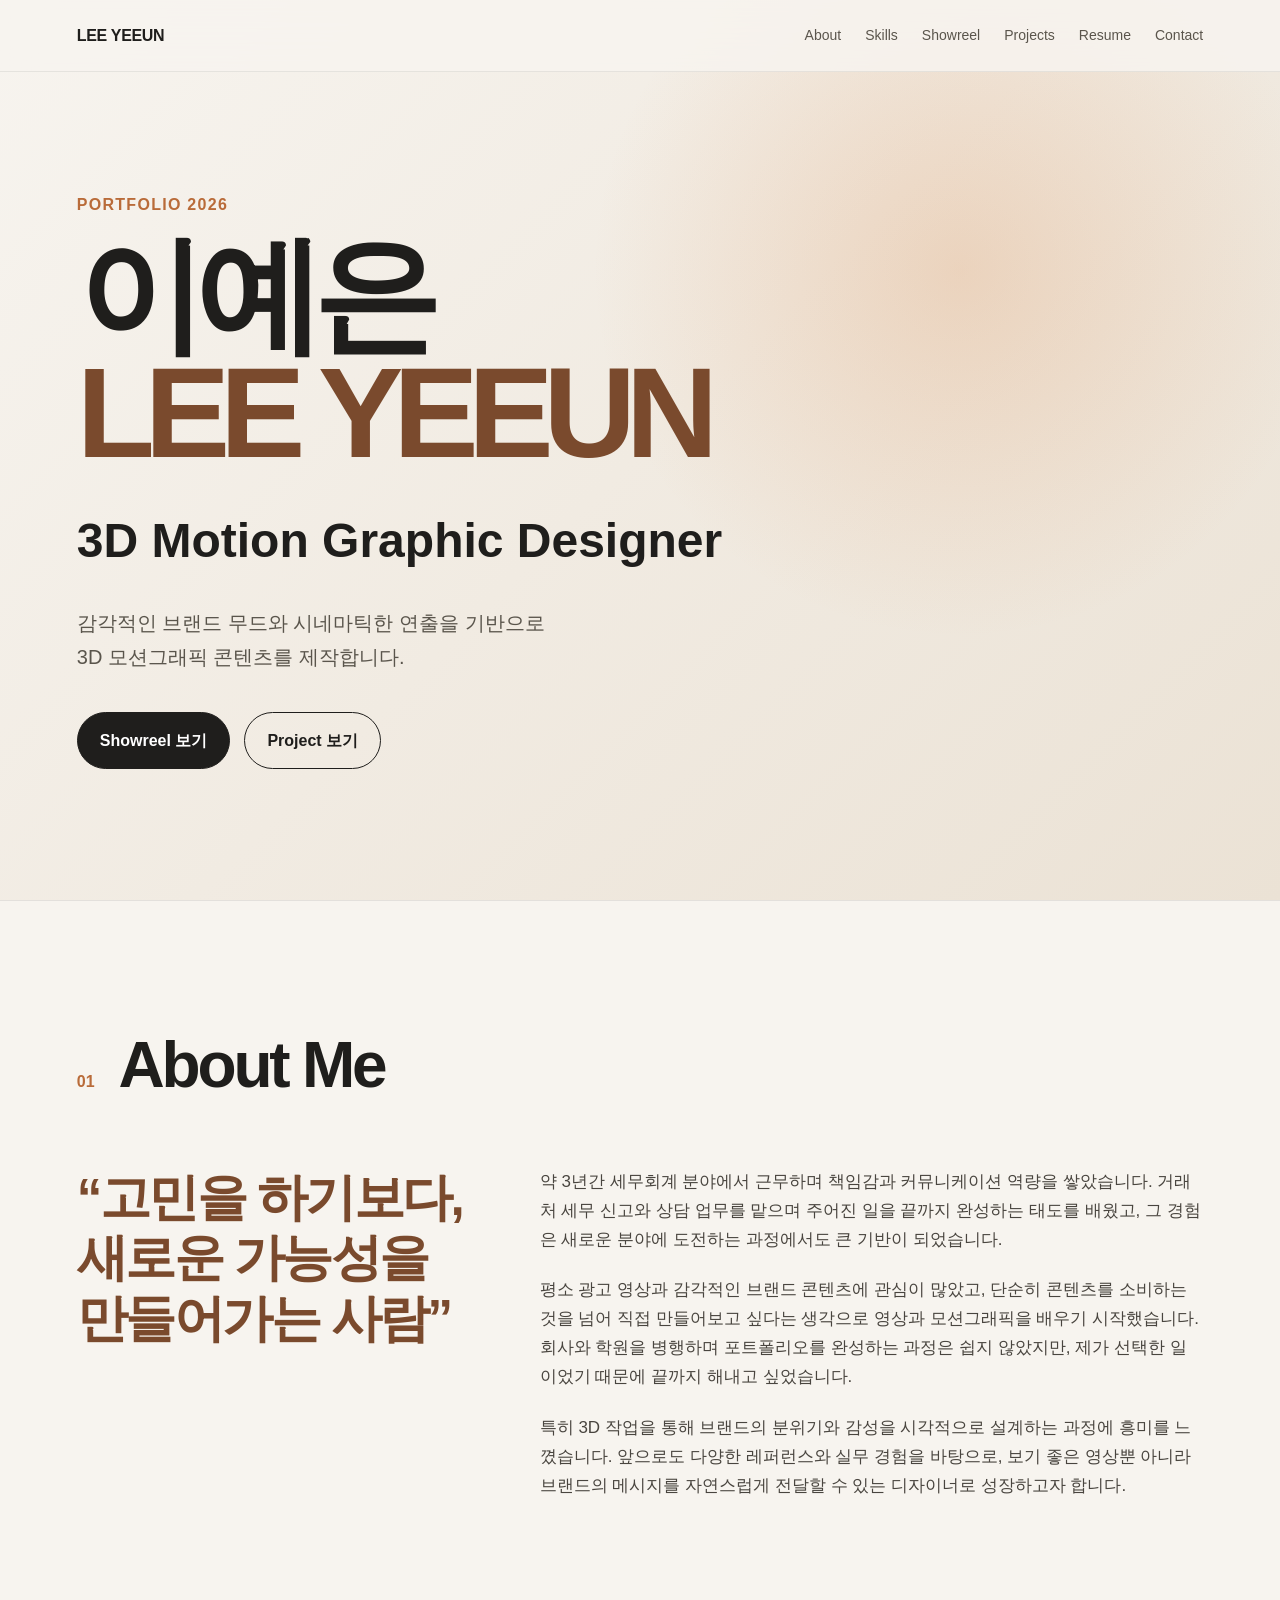
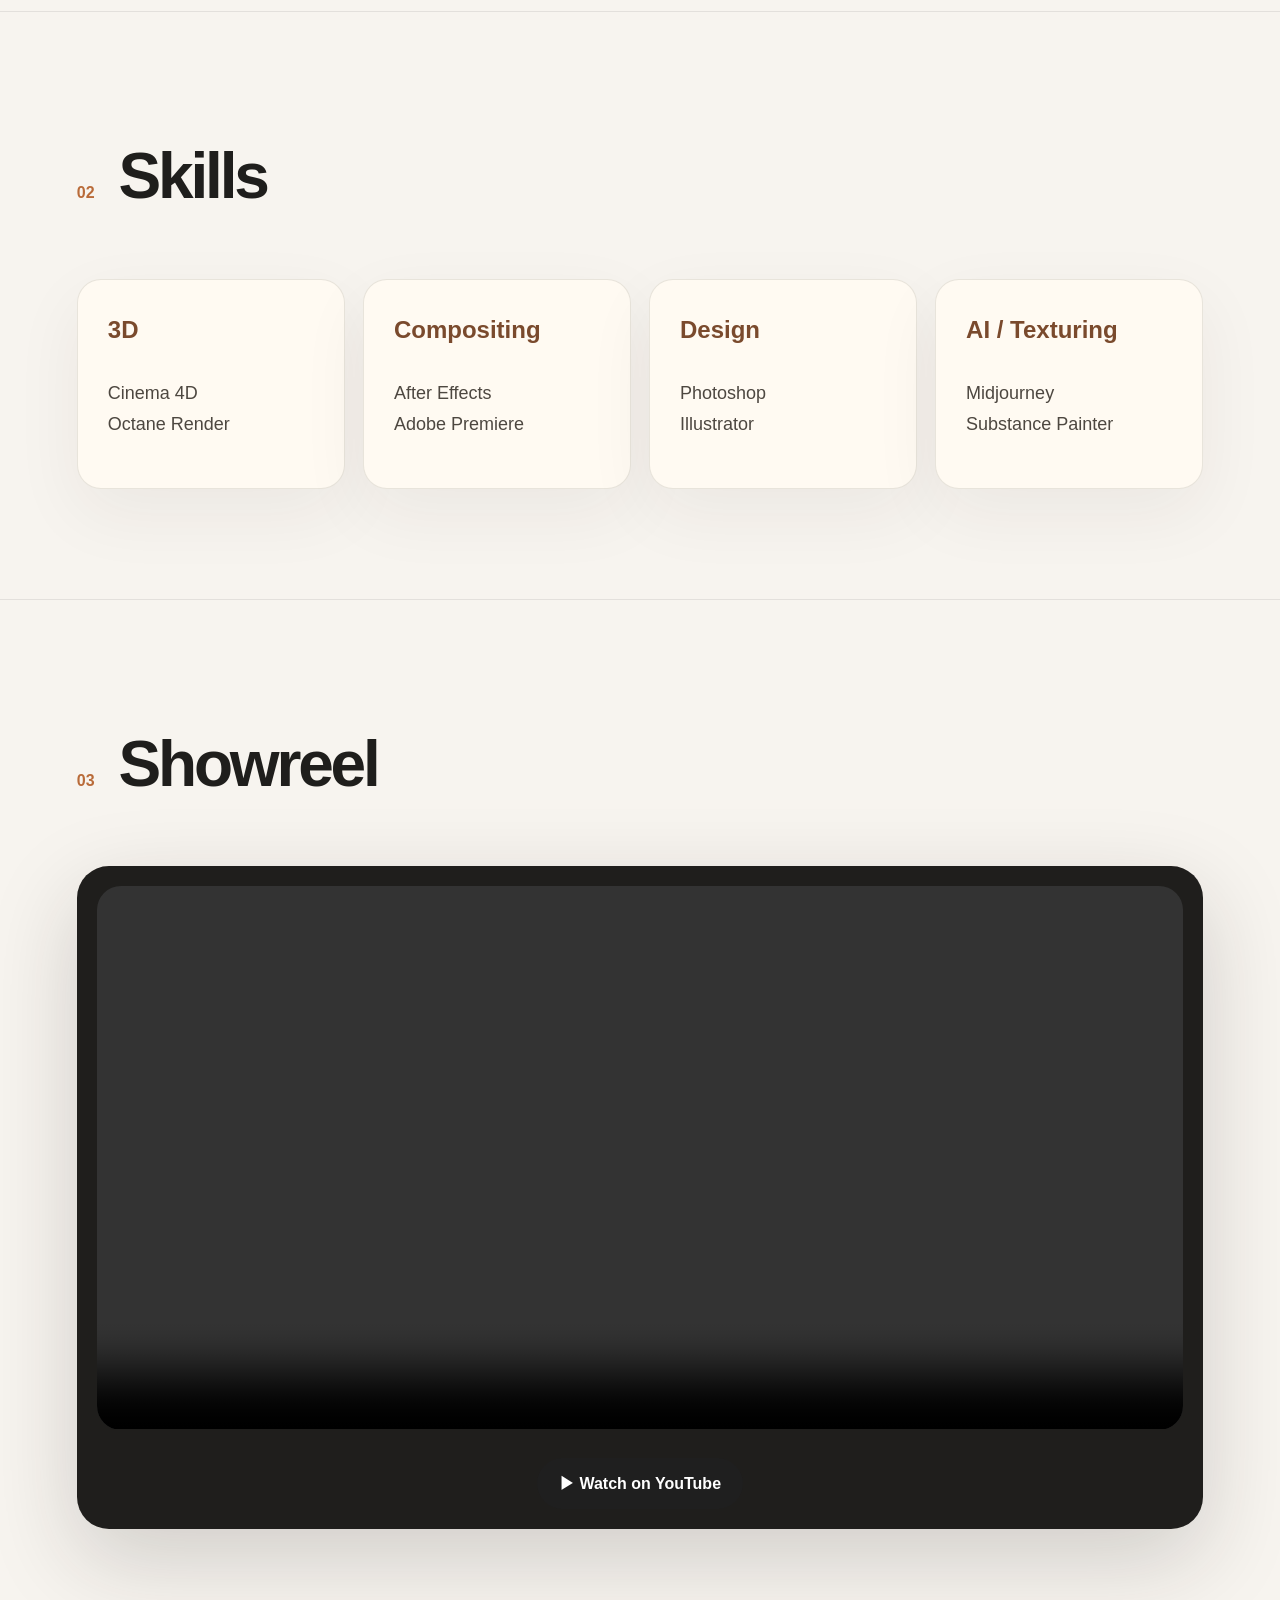
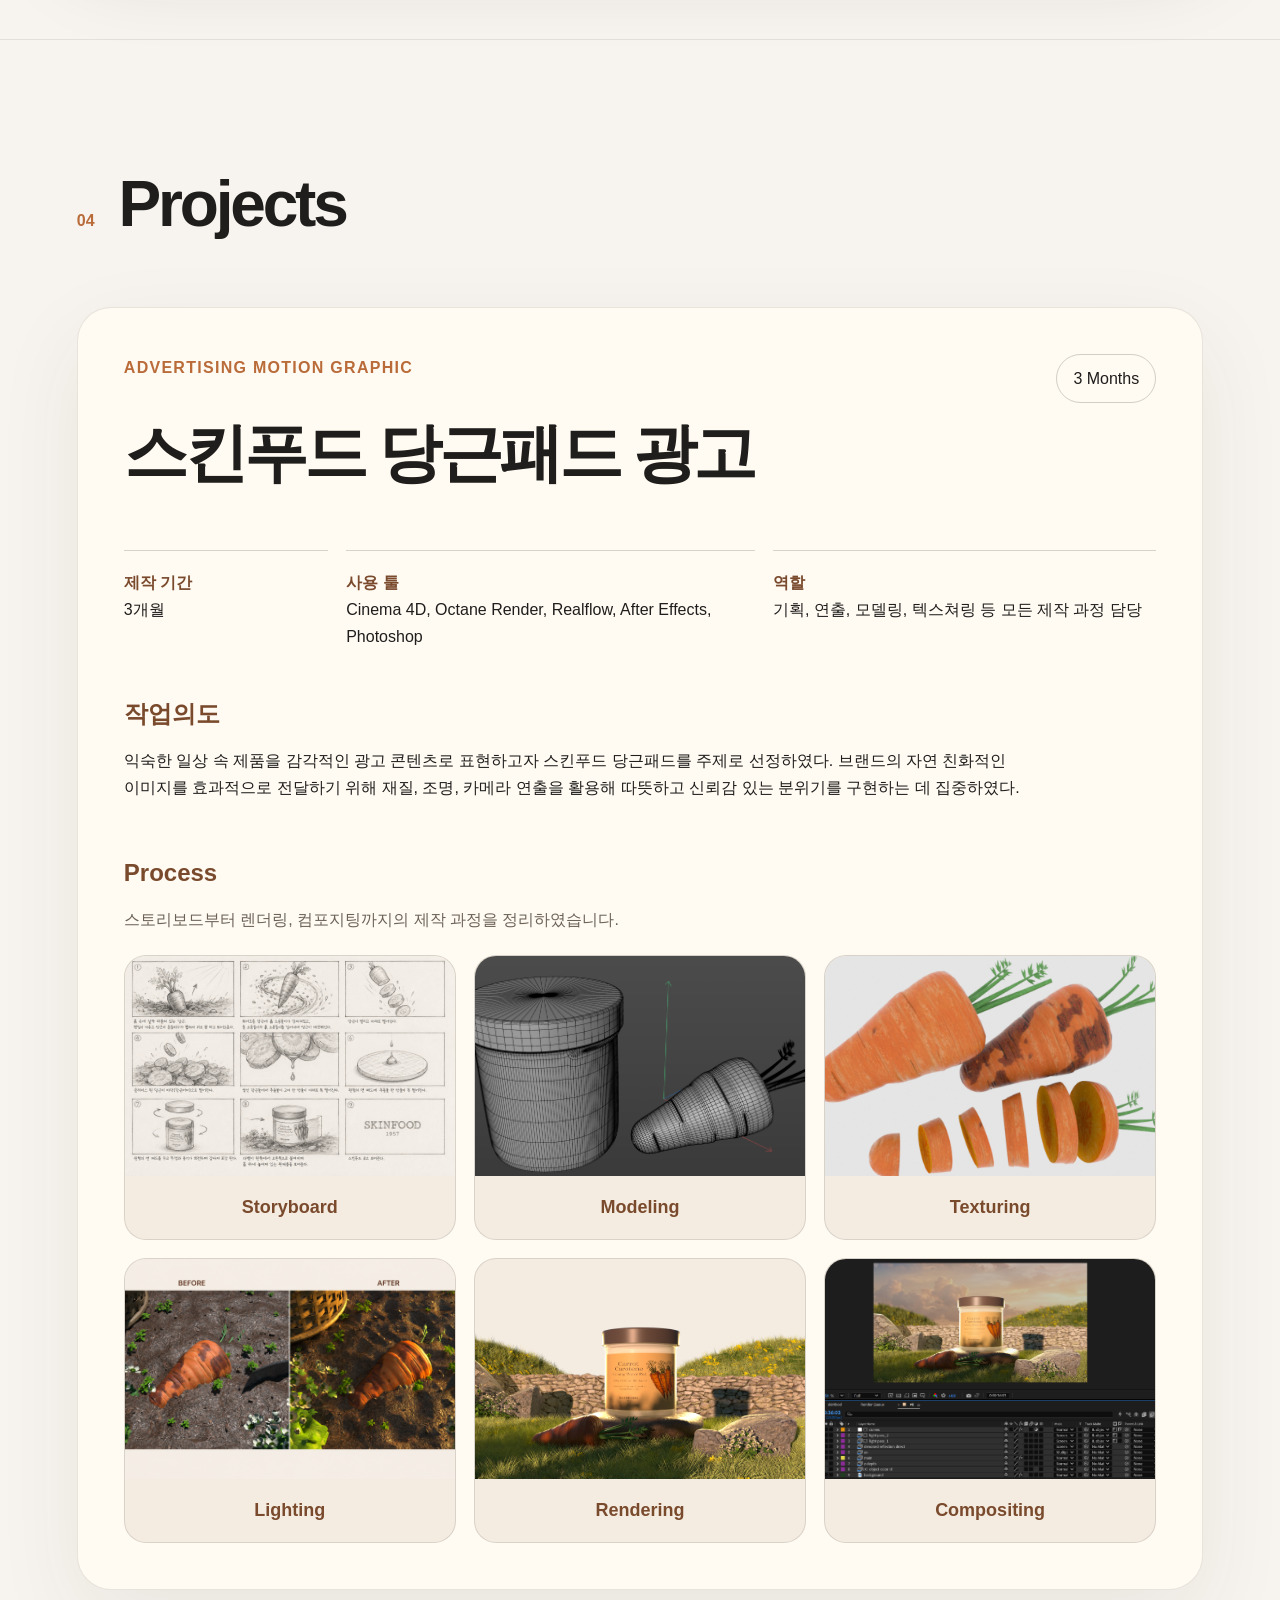
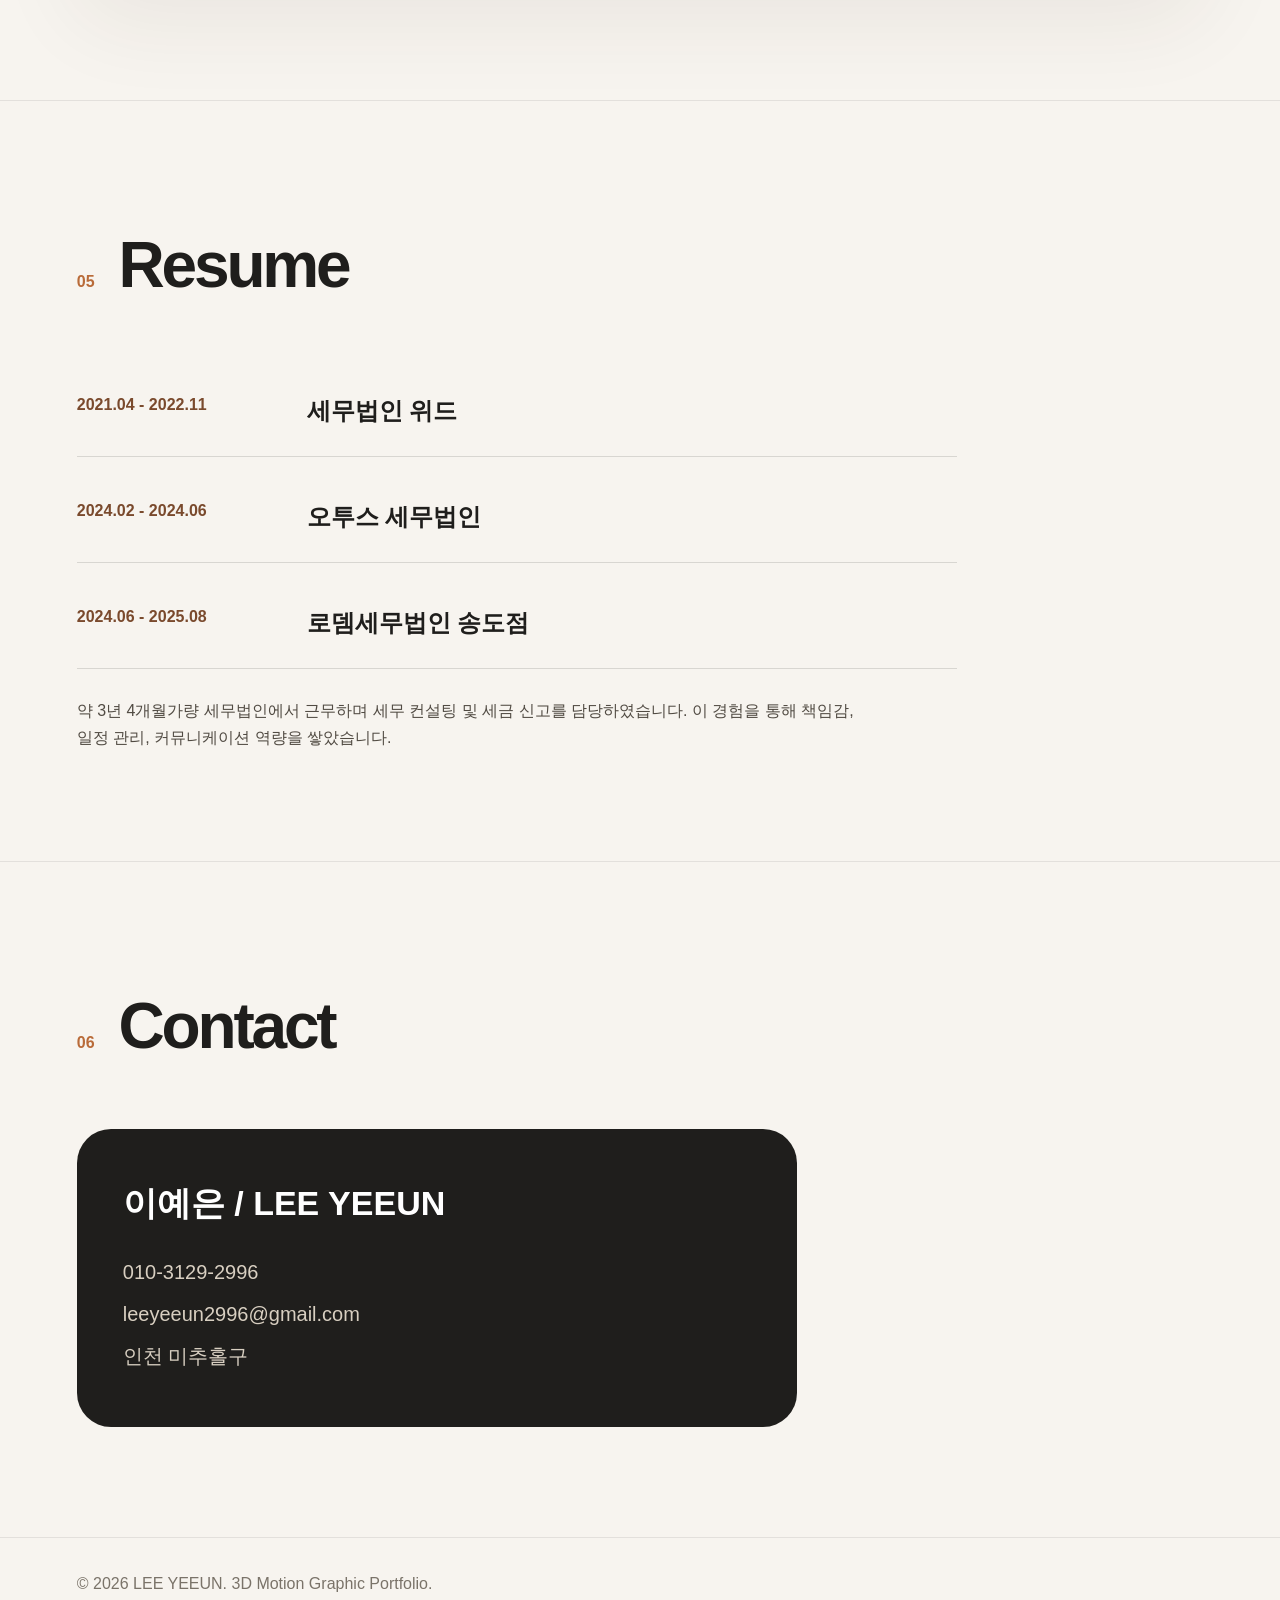
==== index.html @ 83371f2a "Add files via upload" ====
<!DOCTYPE html>
<html lang="ko">
<head>
  <meta charset="UTF-8" />
  <meta name="viewport" content="width=device-width, initial-scale=1.0" />
  <title>LEE YEEUN | 3D Motion Graphic Designer</title>
  <link rel="stylesheet" href="style.css" />
</head>
<body>
  <header class="nav">
    <a href="#main" class="logo">LEE YEEUN</a>
    <nav>
      <a href="#about">About</a>
      <a href="#skills">Skills</a>
      <a href="#showreel">Showreel</a>
      <a href="#projects">Projects</a>
      <a href="#resume">Resume</a>
      <a href="#contact">Contact</a>
    </nav>
  </header>

  <main>
    <section id="main" class="hero">
      <div class="hero-inner">
        <p class="eyebrow">Portfolio 2026</p>
        <h1>이예은<br><span>LEE YEEUN</span></h1>
        <h2>3D Motion Graphic Designer</h2>
        <p class="hero-desc">
          감각적인 브랜드 무드와 시네마틱한 연출을 기반으로<br>
          3D 모션그래픽 콘텐츠를 제작합니다.
        </p>
        <div class="hero-buttons">
          <a href="#showreel" class="btn primary">Showreel 보기</a>
          <a href="#projects" class="btn">Project 보기</a>
        </div>
      </div>
    </section>

    <section id="about" class="section about">
      <div class="section-title">
        <p>01</p>
        <h2>About Me</h2>
      </div>
      <div class="about-grid">
        <div>
          <h3>“고민을 하기보다,<br>새로운 가능성을 만들어가는 사람”</h3>
        </div>
        <div class="about-text">
          <p>
            약 3년간 세무회계 분야에서 근무하며 책임감과 커뮤니케이션 역량을 쌓았습니다.
            거래처 세무 신고와 상담 업무를 맡으며 주어진 일을 끝까지 완성하는 태도를 배웠고,
            그 경험은 새로운 분야에 도전하는 과정에서도 큰 기반이 되었습니다.
          </p>
          <p>
            평소 광고 영상과 감각적인 브랜드 콘텐츠에 관심이 많았고, 단순히 콘텐츠를 소비하는 것을 넘어
            직접 만들어보고 싶다는 생각으로 영상과 모션그래픽을 배우기 시작했습니다.
            회사와 학원을 병행하며 포트폴리오를 완성하는 과정은 쉽지 않았지만,
            제가 선택한 일이었기 때문에 끝까지 해내고 싶었습니다.
          </p>
          <p>
            특히 3D 작업을 통해 브랜드의 분위기와 감성을 시각적으로 설계하는 과정에 흥미를 느꼈습니다.
            앞으로도 다양한 레퍼런스와 실무 경험을 바탕으로, 보기 좋은 영상뿐 아니라
            브랜드의 메시지를 자연스럽게 전달할 수 있는 디자이너로 성장하고자 합니다.
          </p>
        </div>
      </div>
    </section>

    <section id="skills" class="section">
      <div class="section-title">
        <p>02</p>
        <h2>Skills</h2>
      </div>
      <div class="skill-grid">
        <div class="skill-card">
          <h3>3D</h3>
          <p>Cinema 4D<br>Octane Render</p>
        </div>
        <div class="skill-card">
          <h3>Compositing</h3>
          <p>After Effects<br>Adobe Premiere</p>
        </div>
        <div class="skill-card">
          <h3>Design</h3>
          <p>Photoshop<br>Illustrator</p>
        </div>
        <div class="skill-card">
          <h3>AI / Texturing</h3>
          <p>Midjourney<br>Substance Painter</p>
        </div>
      </div>
    </section>

    <section id="showreel" class="section showreel">
      <div class="section-title">
        <p>03</p>
        <h2>Showreel</h2>
      </div>
      <div class="video-box">
<video
    controls
    autoplay
    muted
    loop
    playsinline
    style="width:100%; border-radius:24px;">
    <source src="carrotpad_showreel.mp4" type="video/mp4">
</video>

<div class="video-links">
    <a href="https://www.youtube.com/watch?v=sILe27yvc_k"
       target="_blank"
       class="youtube-btn">
       ▶ Watch on YouTube
    </a>
</div>

</section>
    </section>

    <section id="projects" class="section project">
      <div class="section-title">
        <p>04</p>
        <h2>Projects</h2>
      </div>

      <article class="project-card">
        <div class="project-head">
          <div>
            <p class="eyebrow">Advertising Motion Graphic</p>
            <h3>스킨푸드 당근패드 광고</h3>
          </div>
          <span>3 Months</span>
        </div>

        <div class="project-meta">
          <div>
            <strong>제작 기간</strong>
            <p>3개월</p>
          </div>
          <div>
            <strong>사용 툴</strong>
            <p>Cinema 4D, Octane Render, Realflow, After Effects, Photoshop</p>
          </div>
          <div>
            <strong>역할</strong>
            <p>기획, 연출, 모델링, 텍스쳐링 등 모든 제작 과정 담당</p>
          </div>
        </div>

        <div class="project-content">
          <h4>작업의도</h4>
          <p>
            익숙한 일상 속 제품을 감각적인 광고 콘텐츠로 표현하고자 스킨푸드 당근패드를 주제로 선정하였다.
            브랜드의 자연 친화적인 이미지를 효과적으로 전달하기 위해 재질, 조명, 카메라 연출을 활용해
            따뜻하고 신뢰감 있는 분위기를 구현하는 데 집중하였다.
          </p>
        </div>

      <div class="process">
  <h4>Process</h4>
  <p class="process-desc">스토리보드부터 렌더링, 컴포지팅까지의 제작 과정을 정리하였습니다.</p>

  <div class="process-grid">
    <div class="process-item">
      <img src="storyboard.png" alt="Storyboard" onclick="openModal(this)">
      <h5>Storyboard</h5>
    </div>

    <div class="process-item">
      <img src="modeling.png" alt="Modeling" onclick="openModal(this)">
      <h5>Modeling</h5>
    </div>

    <div class="process-item">
      <img src="texturing_1.png" alt="Texturing" onclick="openModal(this)">
      <h5>Texturing</h5>
    </div>

    <div class="process-item">
      <img src="lighting.png" alt="Lighting" onclick="openModal(this)">
      <h5>Lighting</h5>
    </div>

    <div class="process-item">
      <img src="rendering.png" alt="Rendering" onclick="openModal(this)">
      <h5>Rendering</h5>
    </div>

    <div class="process-item">
      <img src="compositing.png" alt="Compositing" onclick="openModal(this)">
      <h5>Compositing</h5>
    </div>
  </div>
</div>
      </article>
    </section>

    <section id="resume" class="section resume">
      <div class="section-title">
        <p>05</p>
        <h2>Resume</h2>
      </div>
      <div class="timeline">
        <div class="timeline-item">
          <span>2021.04 - 2022.11</span>
          <h3>세무법인 위드</h3>
        </div>
        <div class="timeline-item">
          <span>2024.02 - 2024.06</span>
          <h3>오투스 세무법인</h3>
        </div>
        <div class="timeline-item">
          <span>2024.06 - 2025.08</span>
          <h3>로뎀세무법인 송도점</h3>
        </div>
      </div>
      <p class="resume-desc">
        약 3년 4개월가량 세무법인에서 근무하며 세무 컨설팅 및 세금 신고를 담당하였습니다.
        이 경험을 통해 책임감, 일정 관리, 커뮤니케이션 역량을 쌓았습니다.
      </p>
    </section>

    <section id="contact" class="section contact">
      <div class="section-title">
        <p>06</p>
        <h2>Contact</h2>
      </div>
      <div class="contact-card">
        <h3>이예은 / LEE YEEUN</h3>
        <p><a href="tel:01031292996">010-3129-2996</a></p>
        <p><a href="mailto:leeyeeun2996@gmail.com">leeyeeun2996@gmail.com</a></p>
        <p>인천 미추홀구</p>
      </div>
    </section>
  </main>

  <footer>
    <p>© 2026 LEE YEEUN. 3D Motion Graphic Portfolio.</p>
  </footer>
<div id="imageModal" class="modal" onclick="closeModal()">
    <img id="modalImg" class="modal-content">
</div>
<script>
function openModal(img) {
    document.getElementById("imageModal").style.display = "flex";
    document.getElementById("modalImg").src = img.src;
}

function closeModal() {
    document.getElementById("imageModal").style.display = "none";
}
</script>
</body>
</html>
---- style.css ----
* {
  box-sizing: border-box;
  margin: 0;
  padding: 0;
}

html {
  scroll-behavior: smooth;
}

body {
  font-family: "Pretendard", "Noto Sans KR", Arial, sans-serif;
  background: #f7f4ef;
  color: #1f1e1c;
  line-height: 1.7;
}

a {
  color: inherit;
  text-decoration: none;
}

.nav {
  position: fixed;
  top: 0;
  left: 0;
  width: 100%;
  height: 72px;
  padding: 0 6vw;
  display: flex;
  align-items: center;
  justify-content: space-between;
  background: rgba(247, 244, 239, 0.86);
  backdrop-filter: blur(18px);
  z-index: 10;
  border-bottom: 1px solid rgba(31, 30, 28, 0.08);
}

.logo {
  font-weight: 800;
  letter-spacing: -0.02em;
}

.nav nav {
  display: flex;
  gap: 24px;
  font-size: 14px;
  color: #5a554c;
}

.hero {
  min-height: 100vh;
  padding: 160px 6vw 100px;
  display: flex;
  align-items: center;
  background:
    radial-gradient(circle at 75% 30%, rgba(216, 130, 64, 0.22), transparent 32%),
    linear-gradient(135deg, #f7f4ef 0%, #ebe2d5 100%);
}

.hero-inner {
  max-width: 1100px;
}

.eyebrow {
  color: #b96b39;
  font-weight: 700;
  letter-spacing: 0.08em;
  text-transform: uppercase;
  margin-bottom: 18px;
}

h1 {
  font-size: clamp(64px, 10vw, 150px);
  line-height: 0.92;
  letter-spacing: -0.08em;
  margin-bottom: 28px;
}

h1 span {
  color: #7a4a2d;
}

.hero h2 {
  font-size: clamp(24px, 4vw, 48px);
  font-weight: 700;
  margin-bottom: 24px;
}

.hero-desc {
  font-size: 20px;
  color: #5a554c;
  margin-bottom: 38px;
}

.hero-buttons {
  display: flex;
  gap: 14px;
  flex-wrap: wrap;
}

.btn {
  display: inline-flex;
  padding: 14px 22px;
  border-radius: 999px;
  border: 1px solid #1f1e1c;
  font-weight: 700;
  transition: 0.25s;
}

.btn.primary {
  background: #1f1e1c;
  color: #fff;
}

.btn:hover {
  transform: translateY(-3px);
}

.section {
  padding: 110px 6vw;
  border-top: 1px solid rgba(31, 30, 28, 0.09);
}

.section-title {
  display: flex;
  gap: 24px;
  align-items: baseline;
  margin-bottom: 48px;
}

.section-title p {
  color: #b96b39;
  font-weight: 800;
}

.section-title h2 {
  font-size: clamp(36px, 5vw, 72px);
  letter-spacing: -0.05em;
}

.about-grid {
  display: grid;
  grid-template-columns: 0.85fr 1.4fr;
  gap: 60px;
}

.about-grid h3 {
  font-size: clamp(28px, 4vw, 54px);
  line-height: 1.18;
  letter-spacing: -0.05em;
  color: #7a4a2d;
}

.about-text {
  display: grid;
  gap: 22px;
  color: #49453f;
  font-size: 17px;
}

.skill-grid {
  display: grid;
  grid-template-columns: repeat(4, 1fr);
  gap: 18px;
}

.skill-card {
  background: #fffaf2;
  border: 1px solid rgba(31, 30, 28, 0.1);
  border-radius: 24px;
  padding: 30px;
  min-height: 210px;
  box-shadow: 0 24px 70px rgba(55, 42, 30, 0.06);
}

.skill-card h3 {
  font-size: 24px;
  margin-bottom: 28px;
  color: #7a4a2d;
}

.skill-card p {
  color: #4d4740;
  font-size: 18px;
}

.video-box {
  background: #1f1e1c;
  border-radius: 32px;
  padding: 20px;
  box-shadow: 0 30px 90px rgba(31, 30, 28, 0.18);
}

.video-placeholder {
  min-height: 520px;
  border: 1px dashed rgba(255, 255, 255, 0.34);
  border-radius: 24px;
  display: grid;
  place-items: center;
  text-align: center;
  color: #fff;
  padding: 40px;
}

.video-placeholder p {
  font-size: clamp(38px, 7vw, 100px);
  font-weight: 900;
  letter-spacing: -0.07em;
}

.video-placeholder span {
  display: block;
  color: #d8cfc1;
  font-size: 19px;
}

.video-placeholder small {
  color: #9b9286;
  max-width: 560px;
}

.project-card {
  background: #fffaf2;
  border-radius: 34px;
  padding: 46px;
  border: 1px solid rgba(31, 30, 28, 0.1);
  box-shadow: 0 30px 90px rgba(55, 42, 30, 0.07);
}

.project-head {
  display: flex;
  justify-content: space-between;
  gap: 30px;
  margin-bottom: 42px;
}

.project-head h3 {
  font-size: clamp(34px, 5vw, 64px);
  letter-spacing: -0.06em;
}

.project-head span {
  align-self: flex-start;
  padding: 10px 16px;
  border: 1px solid rgba(31, 30, 28, 0.2);
  border-radius: 999px;
  white-space: nowrap;
}

.project-meta {
  display: grid;
  grid-template-columns: 0.8fr 1.6fr 1.5fr;
  gap: 18px;
  margin-bottom: 44px;
}

.project-meta div {
  border-top: 1px solid rgba(31, 30, 28, 0.18);
  padding-top: 18px;
}

.project-meta strong,
.project-content h4,
.process h4 {
  color: #7a4a2d;
}

.project-content {
  max-width: 900px;
  margin-bottom: 52px;
}

.project-content h4,
.process h4 {
  font-size: 24px;
  margin-bottom: 12px;
}

.process-desc {
  color: #6b6258;
  margin-bottom: 22px;
}

.process-grid {
  display: grid;
  grid-template-columns: repeat(3, 1fr);
  gap: 18px;
}

.image-placeholder {
  min-height: 210px;
  border-radius: 22px;
  border: 1px dashed rgba(31, 30, 28, 0.25);
  background: #f4ece1;
  display: grid;
  place-items: center;
  text-align: center;
  color: #7a4a2d;
  font-weight: 800;
}

.image-placeholder small {
  display: block;
  color: #8d8276;
  font-weight: 500;
}

.timeline {
  display: grid;
  gap: 16px;
  max-width: 880px;
}

.timeline-item {
  display: grid;
  grid-template-columns: 210px 1fr;
  gap: 20px;
  padding: 24px 0;
  border-bottom: 1px solid rgba(31, 30, 28, 0.14);
}

.timeline-item span {
  color: #7a4a2d;
  font-weight: 800;
}

.timeline-item h3 {
  font-size: 24px;
}

.resume-desc {
  max-width: 780px;
  margin-top: 28px;
  color: #514b43;
}

.contact-card {
  background: #1f1e1c;
  color: #fff;
  border-radius: 34px;
  padding: 46px;
  max-width: 720px;
}

.contact-card h3 {
  font-size: 34px;
  margin-bottom: 22px;
}

.contact-card p {
  color: #d8cfc1;
  font-size: 20px;
  margin-bottom: 8px;
}

footer {
  padding: 32px 6vw;
  color: #7a7369;
  border-top: 1px solid rgba(31, 30, 28, 0.09);
}

@media (max-width: 900px) {
  .nav nav {
    display: none;
  }

  .about-grid,
  .skill-grid,
  .project-meta,
  .process-grid {
    grid-template-columns: 1fr;
  }

  .project-head {
    flex-direction: column;
  }

  .timeline-item {
    grid-template-columns: 1fr;
  }

  .video-placeholder {
    min-height: 320px;
  }
}
.video-links {
    margin-top: 20px;
    text-align: center;
}

.youtube-btn {
    display: inline-block;
    padding: 12px 22px;
    background: #1f1f1f;
    color: white;
    text-decoration: none;
    border-radius: 999px;
    font-weight: 600;
    transition: 0.25s ease;
}

.youtube-btn:hover {
    transform: translateY(-2px);
}
.process-item {
    background: #f4ece1;
    border-radius: 22px;
    overflow: hidden;
    border: 1px solid rgba(31, 30, 28, 0.12);
}

.process-item img {
    width: 100%;
    height: 220px;
    object-fit: cover;
    display: block;
}

.process-item h5 {
    padding: 16px;
    font-size: 18px;
    color: #7a4a2d;
    text-align: center;
}
.process-item img {
    cursor: pointer;
    transition: 0.3s;
}

.process-item img:hover {
    transform: scale(1.03);
}

.modal {
    display: none;
    position: fixed;
    z-index: 9999;
    left: 0;
    top: 0;
    width: 100%;
    height: 100%;
    background: rgba(0,0,0,0.85);
    justify-content: center;
    align-items: center;
}

.modal-content {
    max-width: 90%;
    max-height: 90%;
    border-radius: 12px;
}
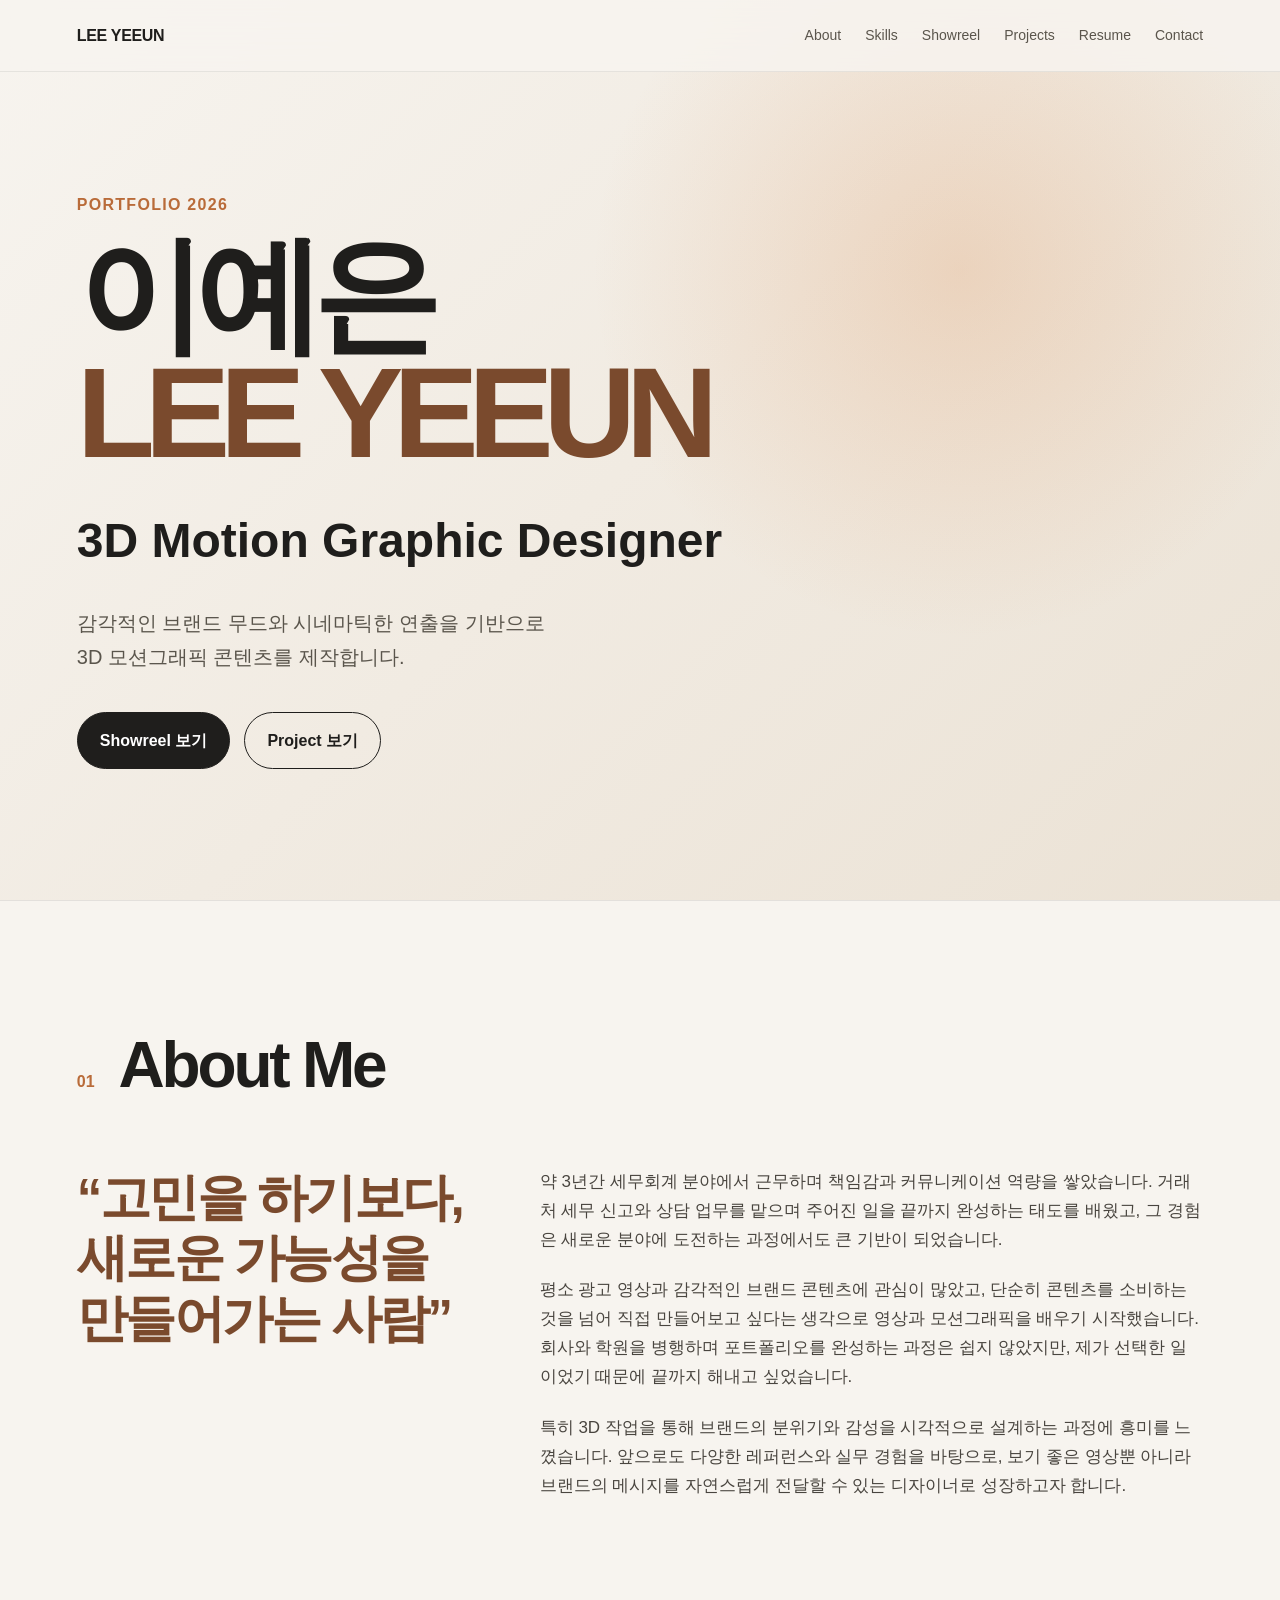
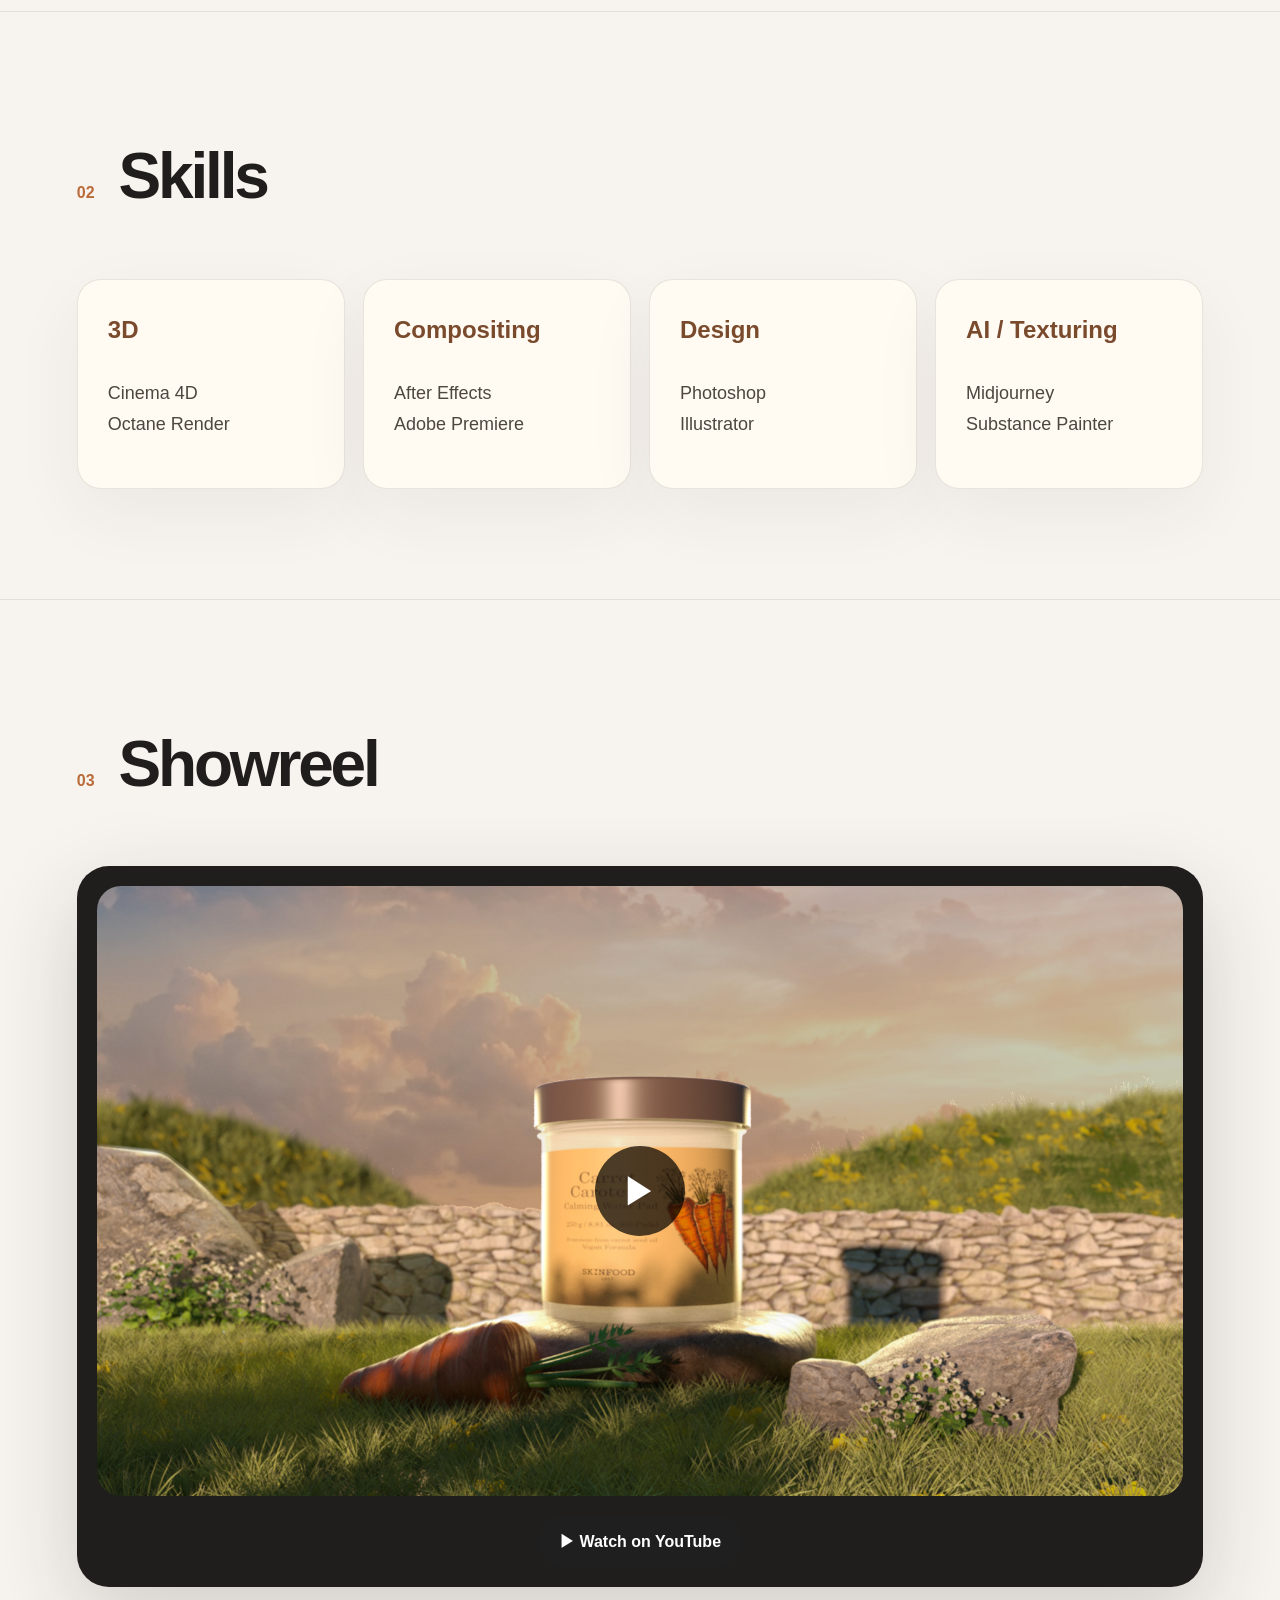
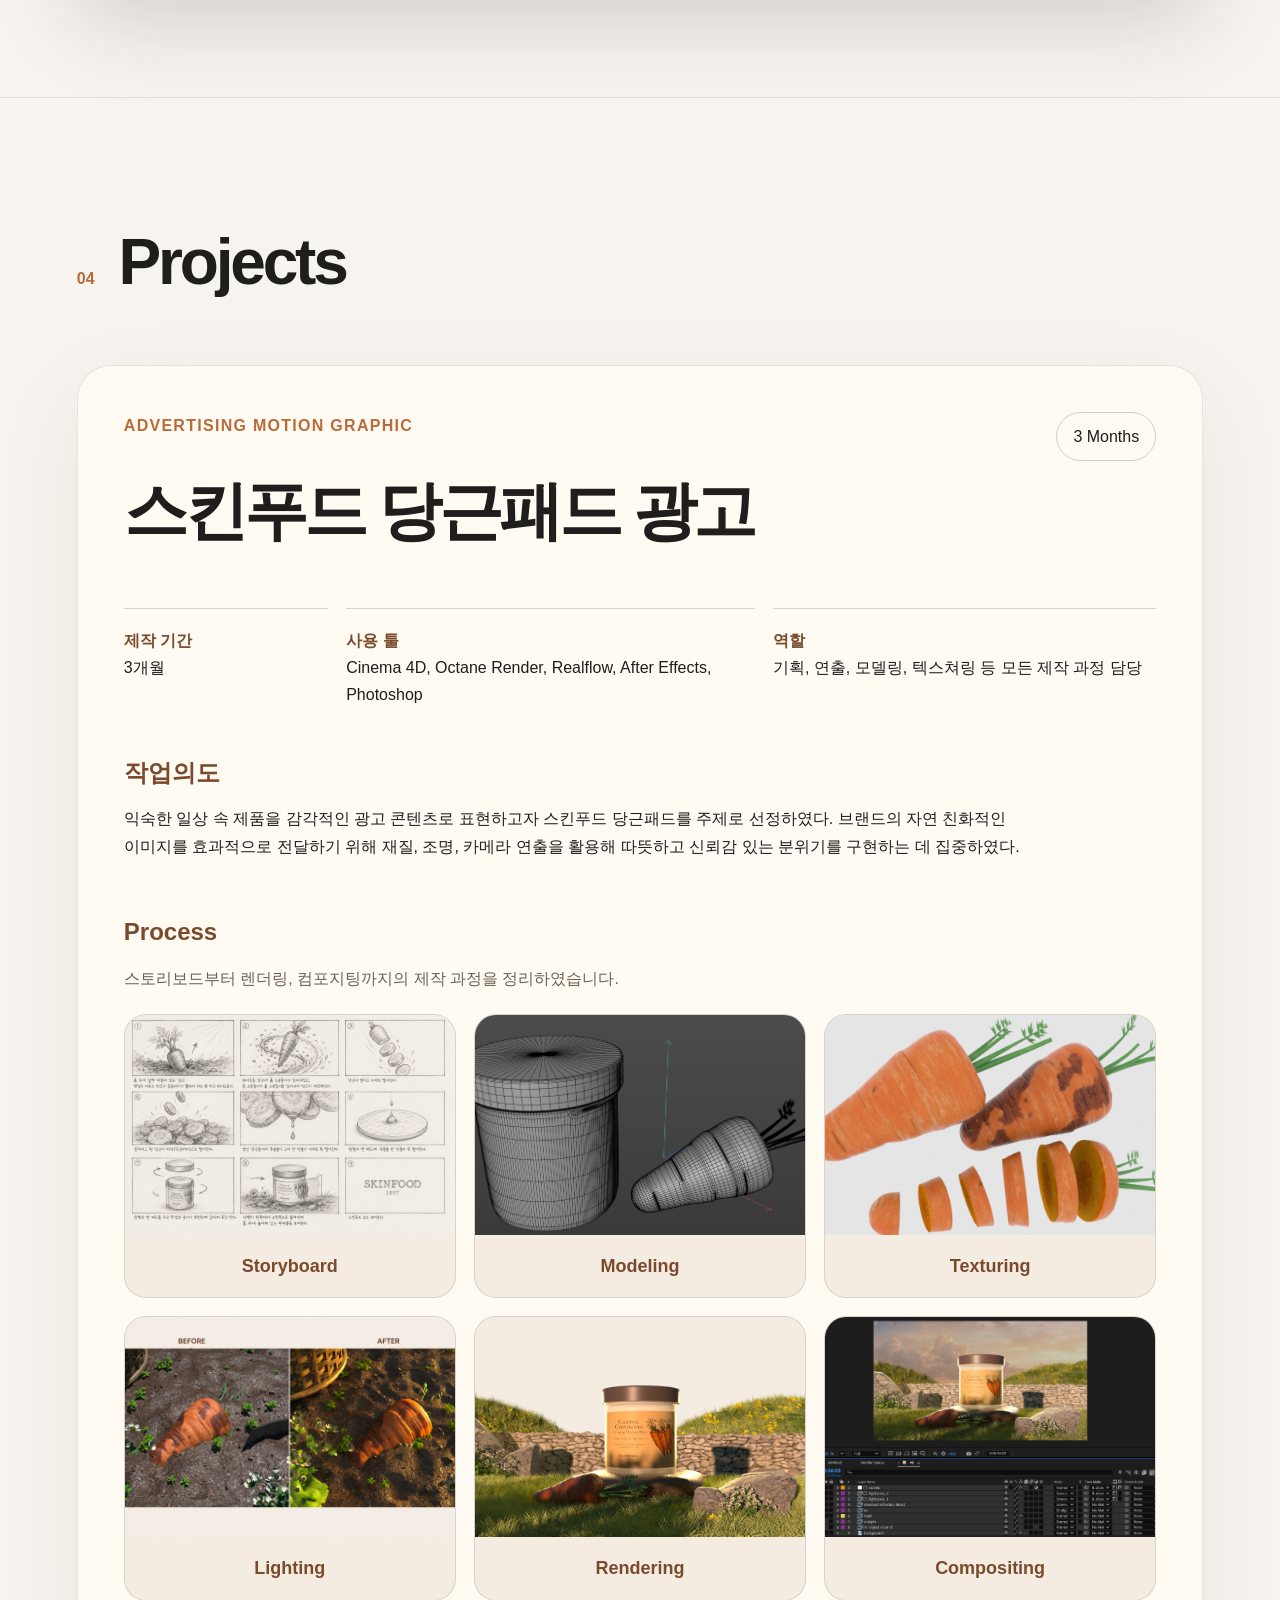
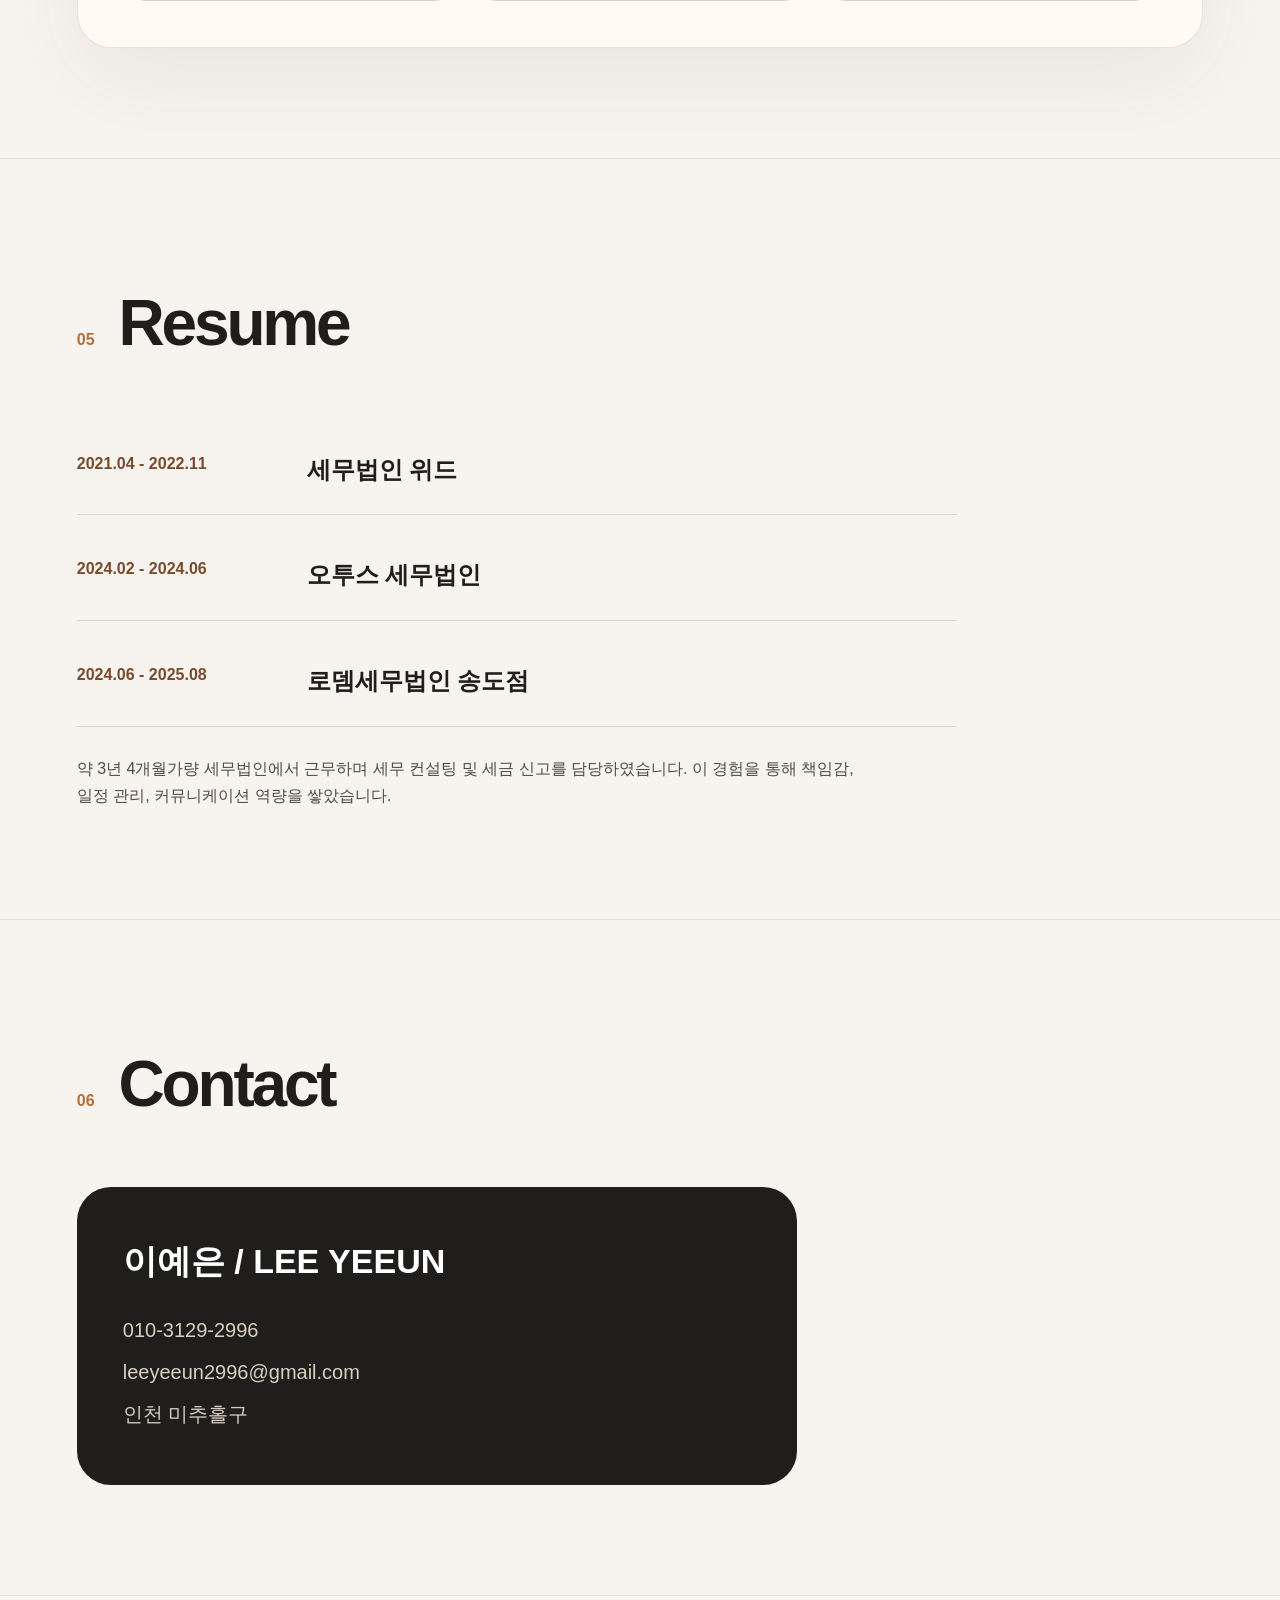
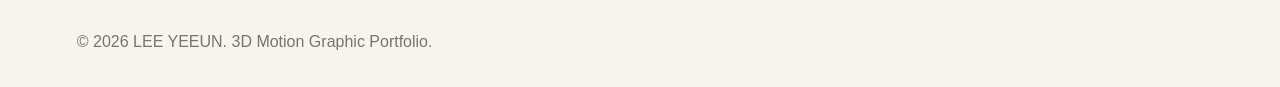
==== commit 6c6f1ead: "Add files via upload" ====
--- a/index.html
+++ b/index.html
@@ -97,15 +97,12 @@
         <h2>Showreel</h2>
       </div>
       <div class="video-box">
-<video
-    controls
-    autoplay
-    muted
-    loop
-    playsinline
-    style="width:100%; border-radius:24px;">
-    <source src="carrotpad_showreel.mp4" type="video/mp4">
-</video>
+<div class="youtube-showreel">
+    <a href="https://www.youtube.com/watch?v=sILe27yvc_k" target="_blank">
+        <img src="showreel_thumbnail.png" alt="Showreel Thumbnail">
+        <div class="play-button">▶</div>
+    </a>
+</div>
 
 <div class="video-links">
     <a href="https://www.youtube.com/watch?v=sILe27yvc_k"
--- a/style.css
+++ b/style.css
@@ -449,4 +449,40 @@
     max-width: 90%;
     max-height: 90%;
     border-radius: 12px;
+}
+.youtube-showreel {
+    position: relative;
+    overflow: hidden;
+    border-radius: 24px;
+    background: #1f1e1c;
+}
+
+.youtube-showreel img {
+    width: 100%;
+    display: block;
+    transition: 0.3s;
+}
+
+.youtube-showreel:hover img {
+    transform: scale(1.02);
+}
+
+.play-button {
+    position: absolute;
+    top: 50%;
+    left: 50%;
+    transform: translate(-50%, -50%);
+    
+    width: 90px;
+    height: 90px;
+    
+    border-radius: 50%;
+    background: rgba(0,0,0,0.7);
+
+    color: white;
+    font-size: 36px;
+
+    display: flex;
+    align-items: center;
+    justify-content: center;
 }
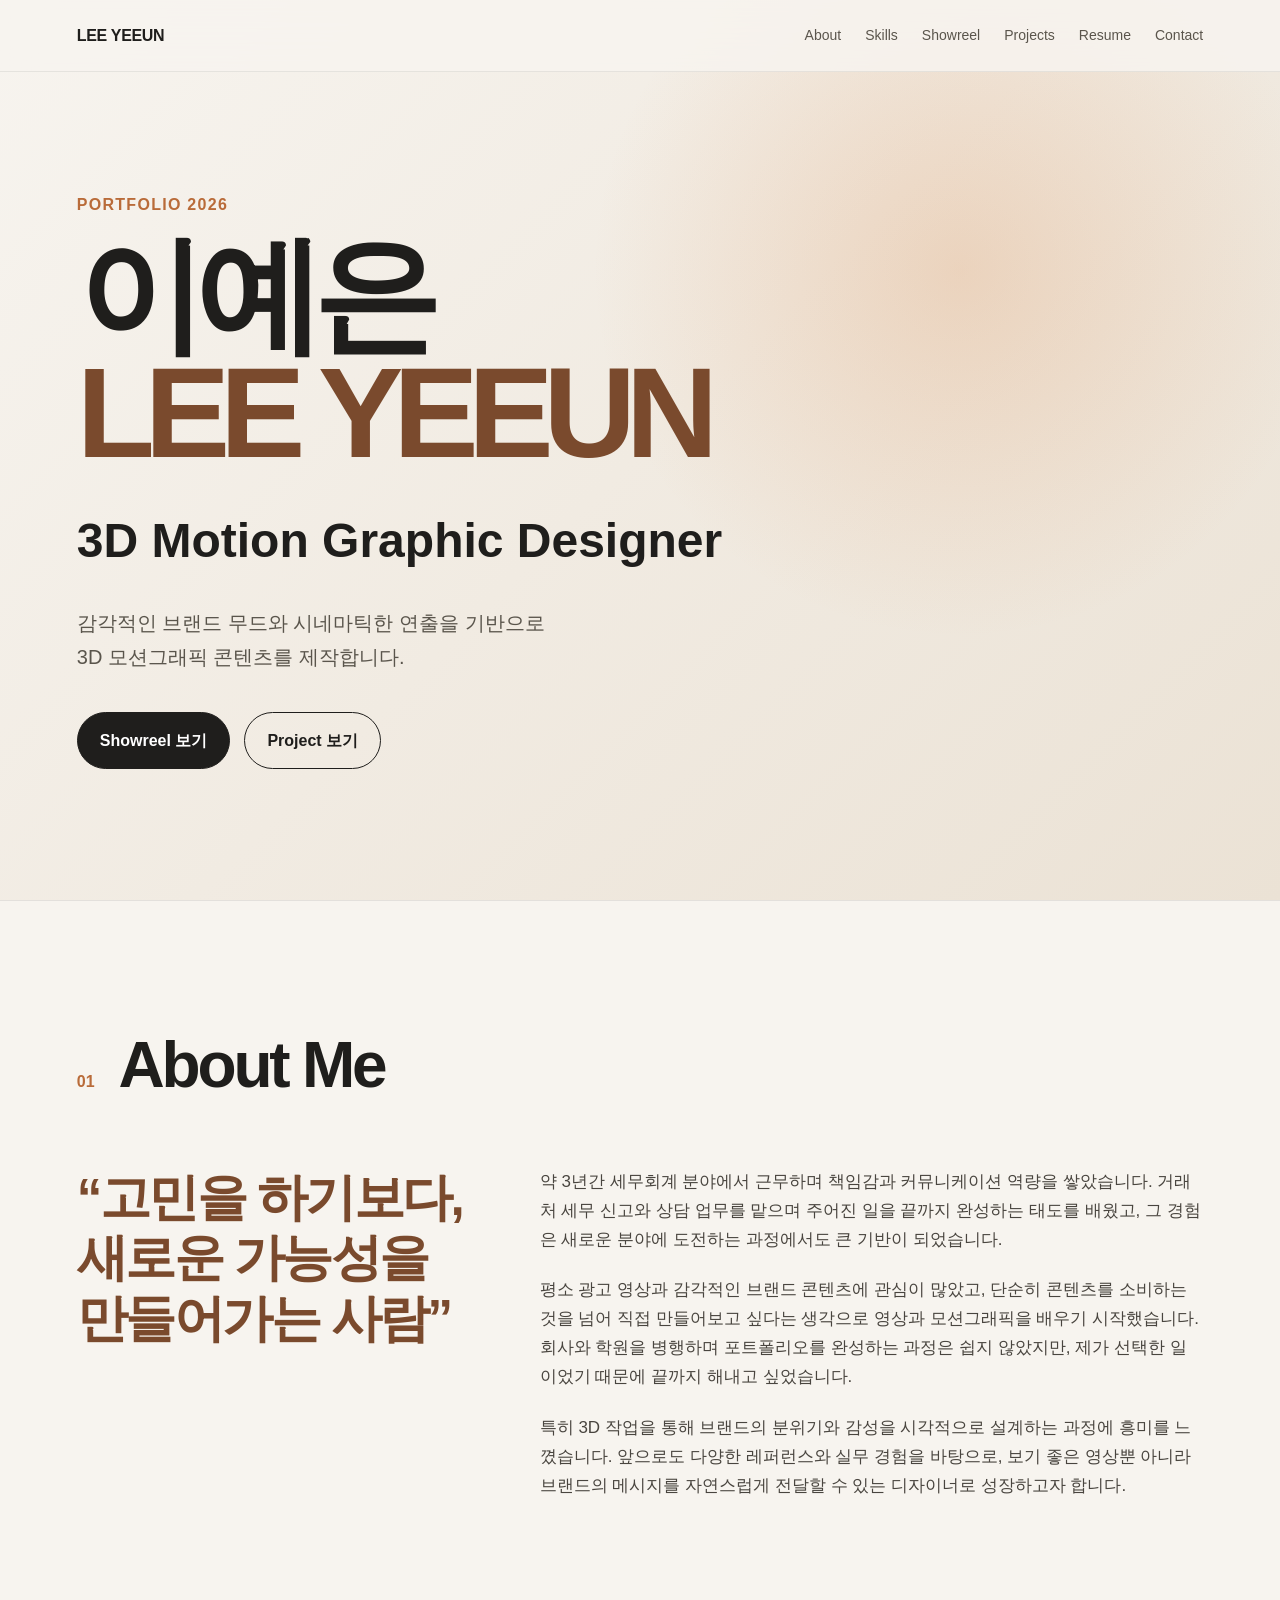
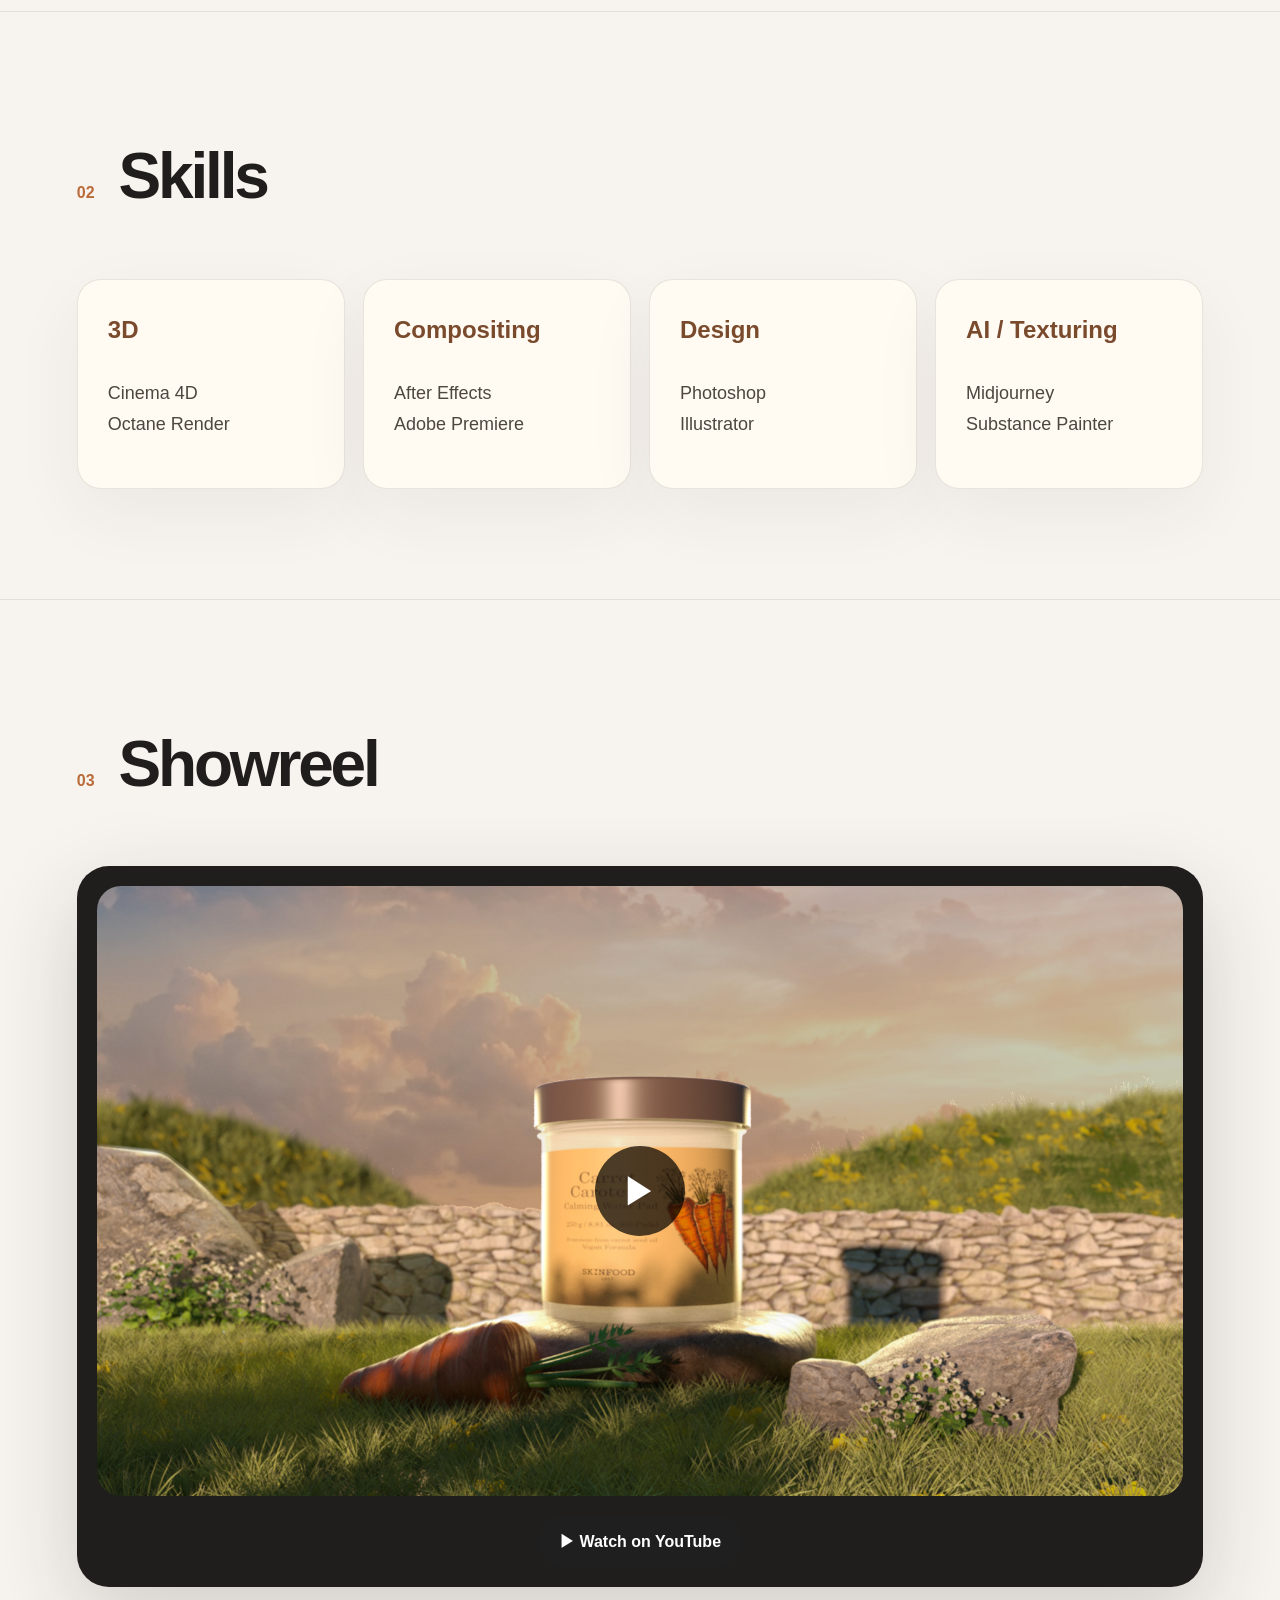
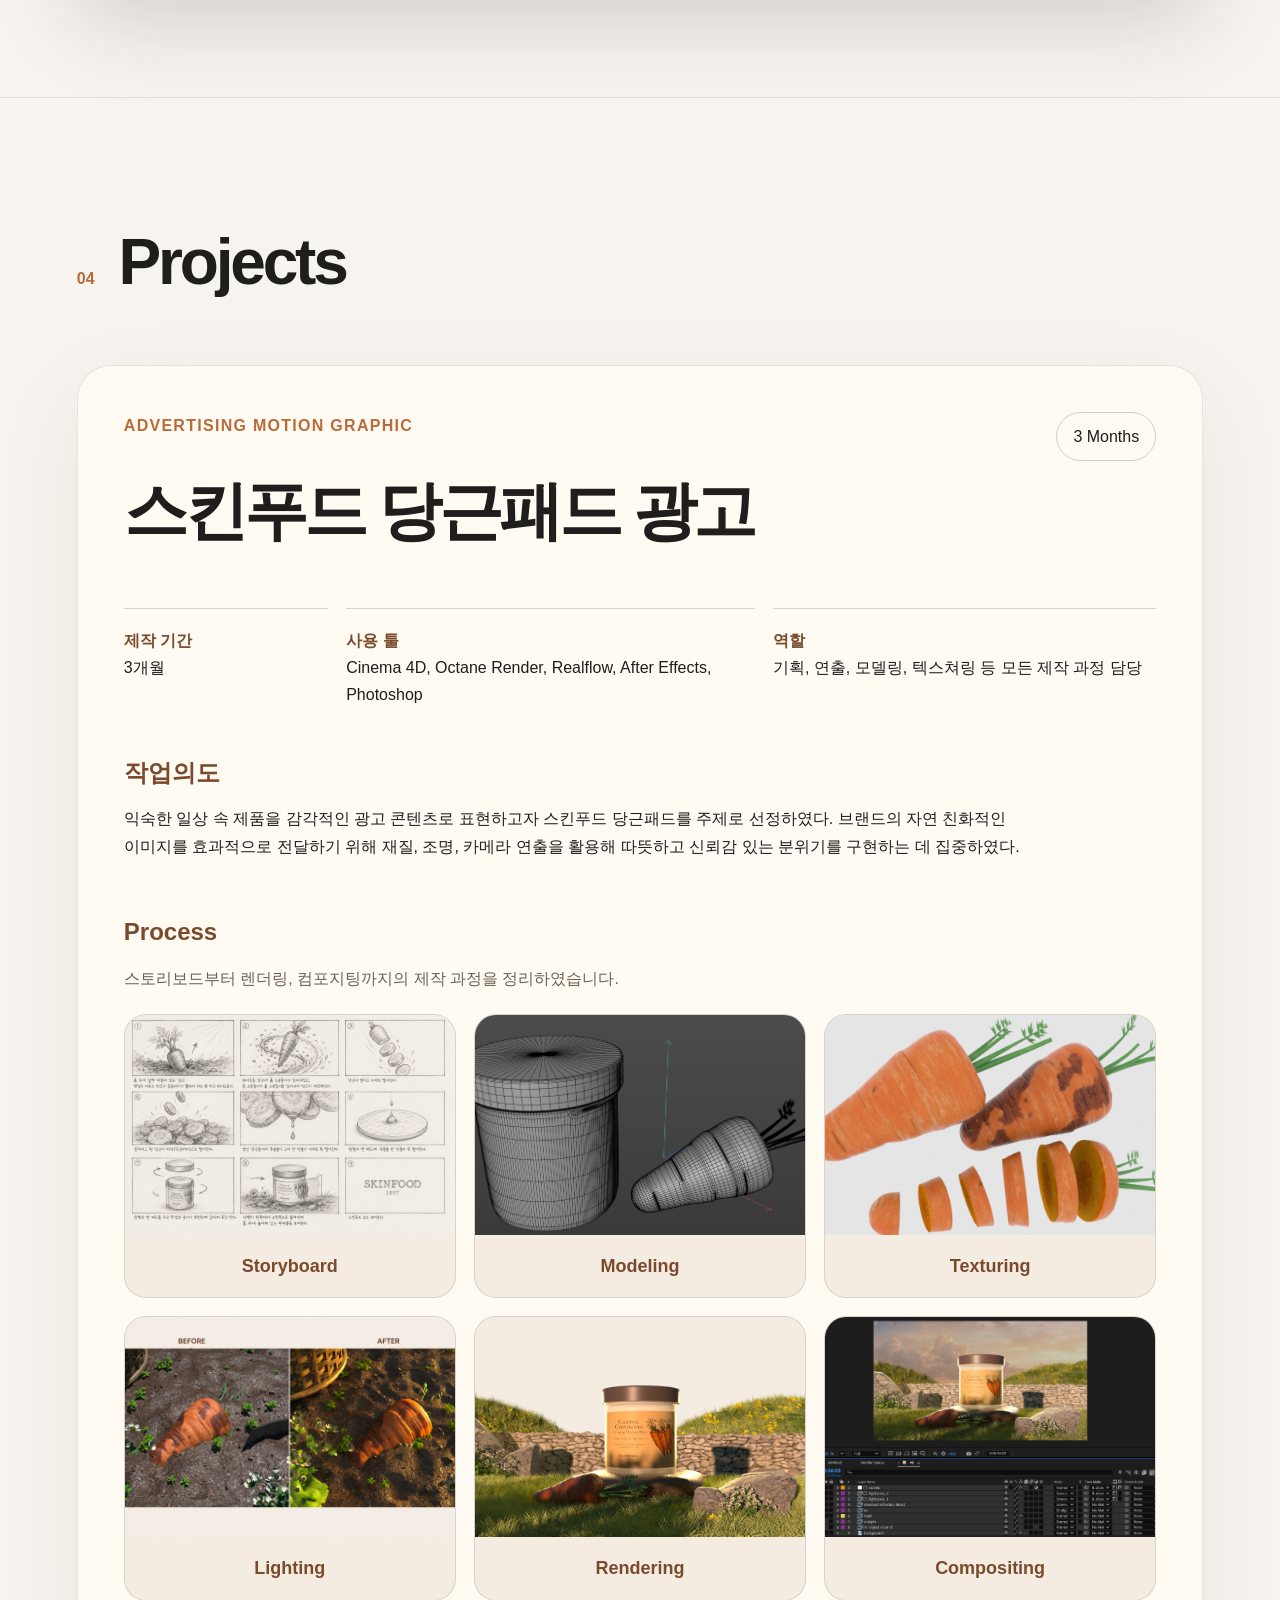
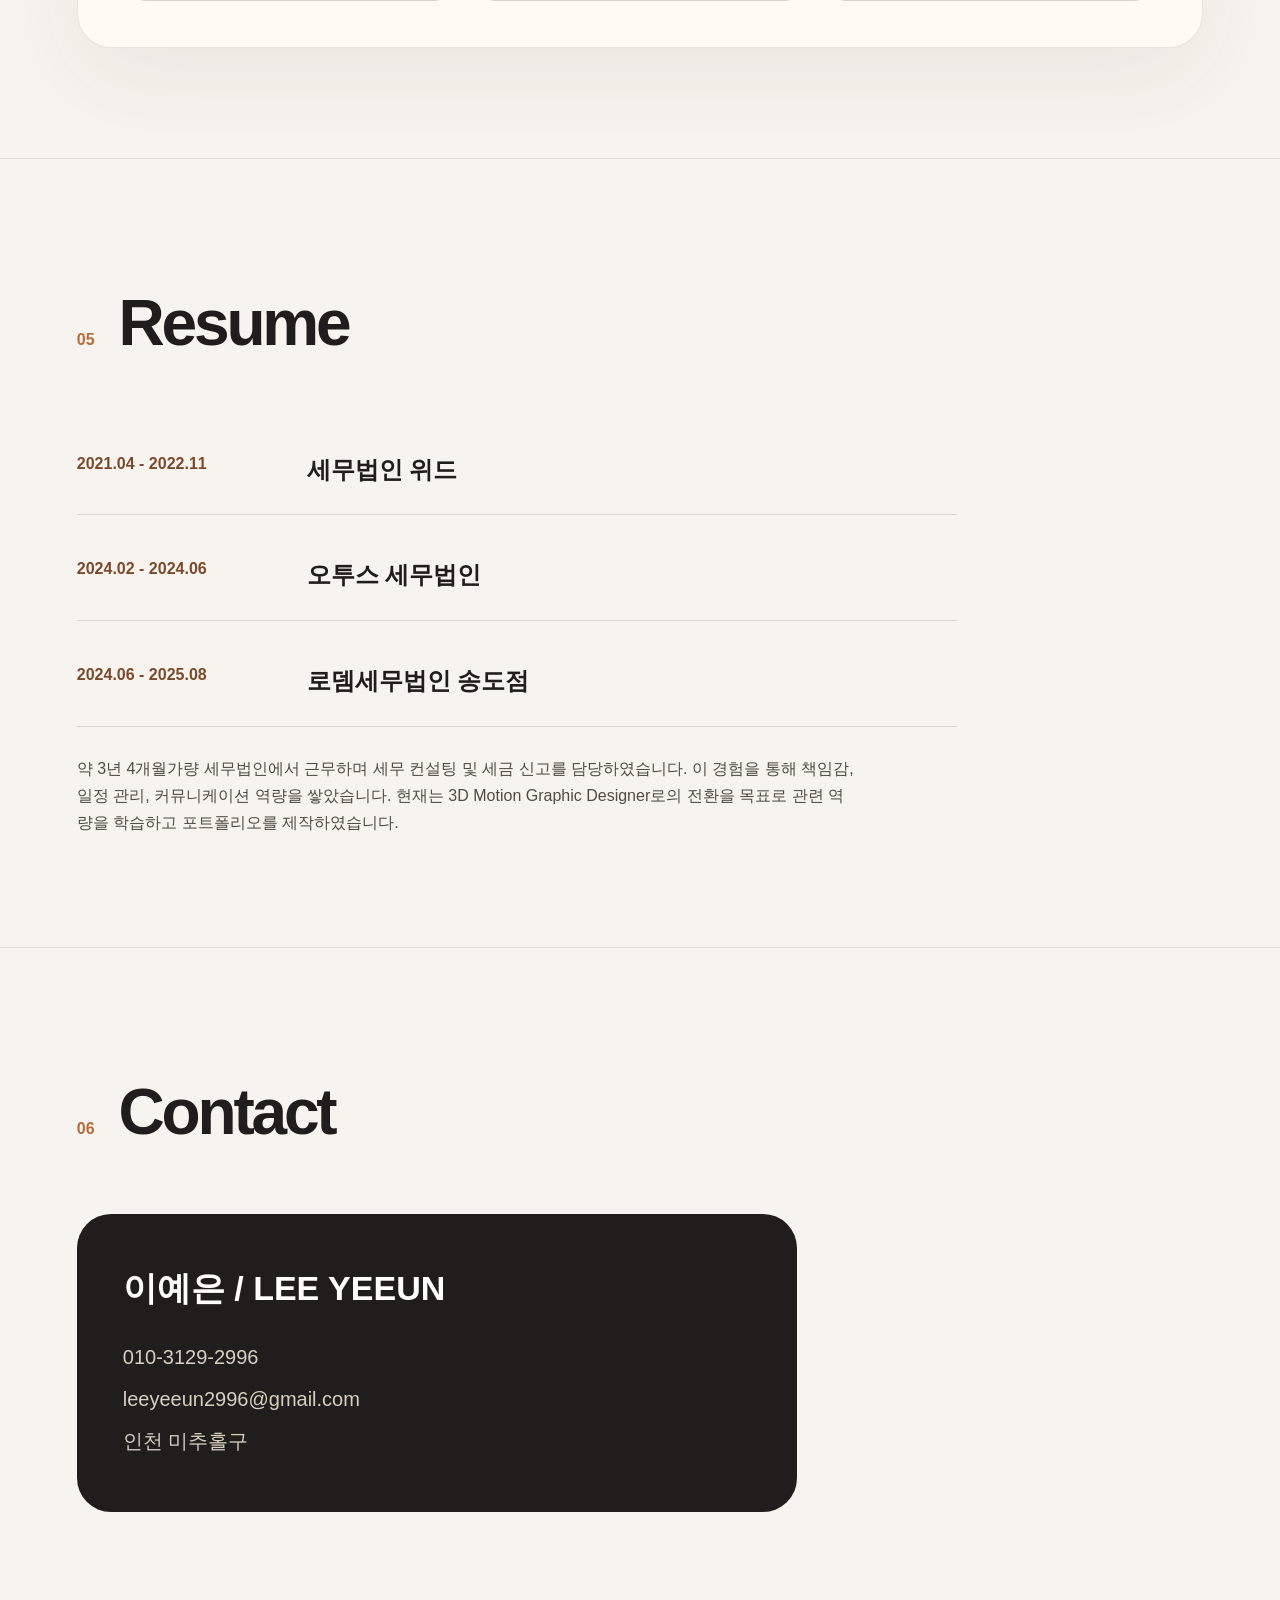
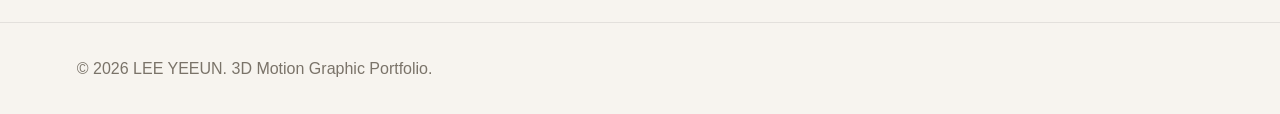
==== commit a3c62af4: "Add files via upload" ====
--- a/index.html
+++ b/index.html
@@ -212,10 +212,11 @@
           <h3>로뎀세무법인 송도점</h3>
         </div>
       </div>
-      <p class="resume-desc">
-        약 3년 4개월가량 세무법인에서 근무하며 세무 컨설팅 및 세금 신고를 담당하였습니다.
-        이 경험을 통해 책임감, 일정 관리, 커뮤니케이션 역량을 쌓았습니다.
-      </p>
+     <p class="resume-desc">
+  약 3년 4개월가량 세무법인에서 근무하며 세무 컨설팅 및 세금 신고를 담당하였습니다.
+  이 경험을 통해 책임감, 일정 관리, 커뮤니케이션 역량을 쌓았습니다.
+  현재는 3D Motion Graphic Designer로의 전환을 목표로 관련 역량을 학습하고 포트폴리오를 제작하였습니다.
+</p>
     </section>
 
     <section id="contact" class="section contact">
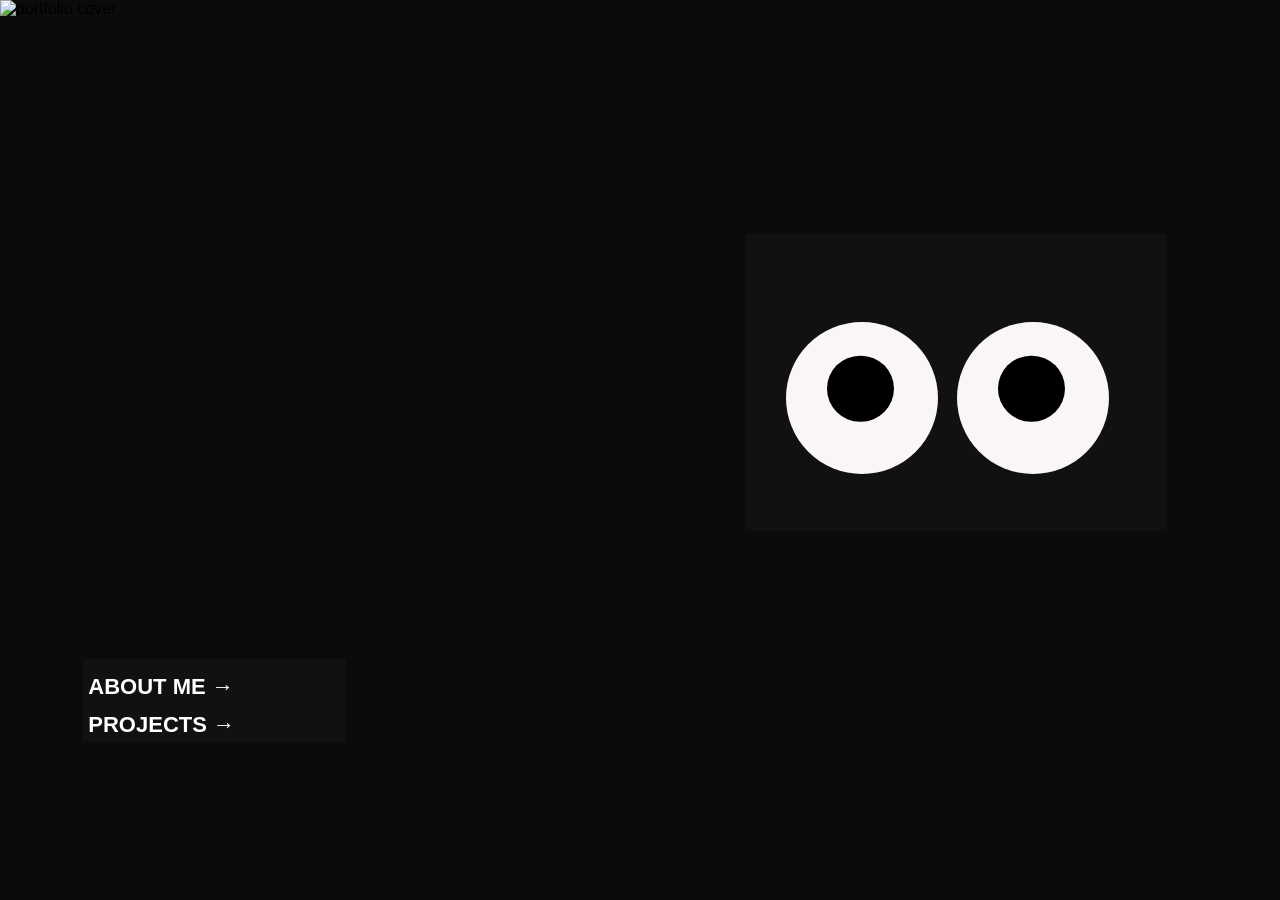
==== commit b497e0ca: "Add files via upload" ====
--- a/index.html
+++ b/index.html
@@ -1,253 +1,12 @@
-<!DOCTYPE html>
-<html lang="ko">
-<head>
-  <meta charset="UTF-8" />
-  <meta name="viewport" content="width=device-width, initial-scale=1.0" />
-  <title>LEE YEEUN | 3D Motion Graphic Designer</title>
-  <link rel="stylesheet" href="style.css" />
-</head>
-<body>
-  <header class="nav">
-    <a href="#main" class="logo">LEE YEEUN</a>
-    <nav>
-      <a href="#about">About</a>
-      <a href="#skills">Skills</a>
-      <a href="#showreel">Showreel</a>
-      <a href="#projects">Projects</a>
-      <a href="#resume">Resume</a>
-      <a href="#contact">Contact</a>
-    </nav>
-  </header>
-
-  <main>
-    <section id="main" class="hero">
-      <div class="hero-inner">
-        <p class="eyebrow">Portfolio 2026</p>
-        <h1>이예은<br><span>LEE YEEUN</span></h1>
-        <h2>3D Motion Graphic Designer</h2>
-        <p class="hero-desc">
-          감각적인 브랜드 무드와 시네마틱한 연출을 기반으로<br>
-          3D 모션그래픽 콘텐츠를 제작합니다.
-        </p>
-        <div class="hero-buttons">
-          <a href="#showreel" class="btn primary">Showreel 보기</a>
-          <a href="#projects" class="btn">Project 보기</a>
-        </div>
-      </div>
-    </section>
-
-    <section id="about" class="section about">
-      <div class="section-title">
-        <p>01</p>
-        <h2>About Me</h2>
-      </div>
-      <div class="about-grid">
-        <div>
-          <h3>“고민을 하기보다,<br>새로운 가능성을 만들어가는 사람”</h3>
-        </div>
-        <div class="about-text">
-          <p>
-            약 3년간 세무회계 분야에서 근무하며 책임감과 커뮤니케이션 역량을 쌓았습니다.
-            거래처 세무 신고와 상담 업무를 맡으며 주어진 일을 끝까지 완성하는 태도를 배웠고,
-            그 경험은 새로운 분야에 도전하는 과정에서도 큰 기반이 되었습니다.
-          </p>
-          <p>
-            평소 광고 영상과 감각적인 브랜드 콘텐츠에 관심이 많았고, 단순히 콘텐츠를 소비하는 것을 넘어
-            직접 만들어보고 싶다는 생각으로 영상과 모션그래픽을 배우기 시작했습니다.
-            회사와 학원을 병행하며 포트폴리오를 완성하는 과정은 쉽지 않았지만,
-            제가 선택한 일이었기 때문에 끝까지 해내고 싶었습니다.
-          </p>
-          <p>
-            특히 3D 작업을 통해 브랜드의 분위기와 감성을 시각적으로 설계하는 과정에 흥미를 느꼈습니다.
-            앞으로도 다양한 레퍼런스와 실무 경험을 바탕으로, 보기 좋은 영상뿐 아니라
-            브랜드의 메시지를 자연스럽게 전달할 수 있는 디자이너로 성장하고자 합니다.
-          </p>
-        </div>
-      </div>
-    </section>
-
-    <section id="skills" class="section">
-      <div class="section-title">
-        <p>02</p>
-        <h2>Skills</h2>
-      </div>
-      <div class="skill-grid">
-        <div class="skill-card">
-          <h3>3D</h3>
-          <p>Cinema 4D<br>Octane Render</p>
-        </div>
-        <div class="skill-card">
-          <h3>Compositing</h3>
-          <p>After Effects<br>Adobe Premiere</p>
-        </div>
-        <div class="skill-card">
-          <h3>Design</h3>
-          <p>Photoshop<br>Illustrator</p>
-        </div>
-        <div class="skill-card">
-          <h3>AI / Texturing</h3>
-          <p>Midjourney<br>Substance Painter</p>
-        </div>
-      </div>
-    </section>
-
-    <section id="showreel" class="section showreel">
-      <div class="section-title">
-        <p>03</p>
-        <h2>Showreel</h2>
-      </div>
-      <div class="video-box">
-<div class="youtube-showreel">
-    <a href="https://www.youtube.com/watch?v=sILe27yvc_k" target="_blank">
-        <img src="showreel_thumbnail.png" alt="Showreel Thumbnail">
-        <div class="play-button">▶</div>
-    </a>
-</div>
-
-<div class="video-links">
-    <a href="https://www.youtube.com/watch?v=sILe27yvc_k"
-       target="_blank"
-       class="youtube-btn">
-       ▶ Watch on YouTube
-    </a>
-</div>
-
-</section>
-    </section>
-
-    <section id="projects" class="section project">
-      <div class="section-title">
-        <p>04</p>
-        <h2>Projects</h2>
-      </div>
-
-      <article class="project-card">
-        <div class="project-head">
-          <div>
-            <p class="eyebrow">Advertising Motion Graphic</p>
-            <h3>스킨푸드 당근패드 광고</h3>
-          </div>
-          <span>3 Months</span>
-        </div>
-
-        <div class="project-meta">
-          <div>
-            <strong>제작 기간</strong>
-            <p>3개월</p>
-          </div>
-          <div>
-            <strong>사용 툴</strong>
-            <p>Cinema 4D, Octane Render, Realflow, After Effects, Photoshop</p>
-          </div>
-          <div>
-            <strong>역할</strong>
-            <p>기획, 연출, 모델링, 텍스쳐링 등 모든 제작 과정 담당</p>
-          </div>
-        </div>
-
-        <div class="project-content">
-          <h4>작업의도</h4>
-          <p>
-            익숙한 일상 속 제품을 감각적인 광고 콘텐츠로 표현하고자 스킨푸드 당근패드를 주제로 선정하였다.
-            브랜드의 자연 친화적인 이미지를 효과적으로 전달하기 위해 재질, 조명, 카메라 연출을 활용해
-            따뜻하고 신뢰감 있는 분위기를 구현하는 데 집중하였다.
-          </p>
-        </div>
-
-      <div class="process">
-  <h4>Process</h4>
-  <p class="process-desc">스토리보드부터 렌더링, 컴포지팅까지의 제작 과정을 정리하였습니다.</p>
-
-  <div class="process-grid">
-    <div class="process-item">
-      <img src="storyboard.png" alt="Storyboard" onclick="openModal(this)">
-      <h5>Storyboard</h5>
-    </div>
-
-    <div class="process-item">
-      <img src="modeling.png" alt="Modeling" onclick="openModal(this)">
-      <h5>Modeling</h5>
-    </div>
-
-    <div class="process-item">
-      <img src="texturing_1.png" alt="Texturing" onclick="openModal(this)">
-      <h5>Texturing</h5>
-    </div>
-
-    <div class="process-item">
-      <img src="lighting.png" alt="Lighting" onclick="openModal(this)">
-      <h5>Lighting</h5>
-    </div>
-
-    <div class="process-item">
-      <img src="rendering.png" alt="Rendering" onclick="openModal(this)">
-      <h5>Rendering</h5>
-    </div>
-
-    <div class="process-item">
-      <img src="compositing.png" alt="Compositing" onclick="openModal(this)">
-      <h5>Compositing</h5>
-    </div>
-  </div>
-</div>
-      </article>
-    </section>
-
-    <section id="resume" class="section resume">
-      <div class="section-title">
-        <p>05</p>
-        <h2>Resume</h2>
-      </div>
-      <div class="timeline">
-        <div class="timeline-item">
-          <span>2021.04 - 2022.11</span>
-          <h3>세무법인 위드</h3>
-        </div>
-        <div class="timeline-item">
-          <span>2024.02 - 2024.06</span>
-          <h3>오투스 세무법인</h3>
-        </div>
-        <div class="timeline-item">
-          <span>2024.06 - 2025.08</span>
-          <h3>로뎀세무법인 송도점</h3>
-        </div>
-      </div>
-     <p class="resume-desc">
-  약 3년 4개월가량 세무법인에서 근무하며 세무 컨설팅 및 세금 신고를 담당하였습니다.
-  이 경험을 통해 책임감, 일정 관리, 커뮤니케이션 역량을 쌓았습니다.
-  현재는 3D Motion Graphic Designer로의 전환을 목표로 관련 역량을 학습하고 포트폴리오를 제작하였습니다.
-</p>
-    </section>
-
-    <section id="contact" class="section contact">
-      <div class="section-title">
-        <p>06</p>
-        <h2>Contact</h2>
-      </div>
-      <div class="contact-card">
-        <h3>이예은 / LEE YEEUN</h3>
-        <p><a href="tel:01031292996">010-3129-2996</a></p>
-        <p><a href="mailto:leeyeeun2996@gmail.com">leeyeeun2996@gmail.com</a></p>
-        <p>인천 미추홀구</p>
-      </div>
-    </section>
-  </main>
-
-  <footer>
-    <p>© 2026 LEE YEEUN. 3D Motion Graphic Portfolio.</p>
-  </footer>
-<div id="imageModal" class="modal" onclick="closeModal()">
-    <img id="modalImg" class="modal-content">
-</div>
-<script>
-function openModal(img) {
-    document.getElementById("imageModal").style.display = "flex";
-    document.getElementById("modalImg").src = img.src;
-}
-
-function closeModal() {
-    document.getElementById("imageModal").style.display = "none";
-}
-</script>
-</body>
-</html>
+<!doctype html><html lang="ko"><head><meta charset="utf-8"><meta name="viewport" content="width=device-width,initial-scale=1"><title>LEE YEEUN Portfolio</title><link rel="stylesheet" href="style.css"></head><body><main class="page home-page"><img class="single-img" src="assets/images/cover.png" alt="portfolio cover"><div class="eye-cover"></div><div class="eyes" aria-hidden="true"><div class="eye"><span class="pupil"></span></div><div class="eye"><span class="pupil"></span></div></div><div class="home-menu-cover"></div><a class="menu-link about-link" href="about.html" aria-label="About Me">ABOUT ME →</a><a class="menu-link projects-link" href="project01.html" aria-label="Projects">PROJECTS →</a></main><script>
+(function(){
+  const pupils=[...document.querySelectorAll('.pupil')];
+  const moves=[[0,0],[18,-8],[-16,10],[12,16],[-10,-14],[6,0]];
+  let i=0;
+  function tick(){
+    const [x,y]=moves[i++%moves.length];
+    pupils.forEach(p=>{p.style.transform=`translate(${x}%, ${y}%)`;});
+  }
+  tick(); setInterval(tick,950);
+})();
+</script></body></html>
--- a/style.css
+++ b/style.css
@@ -1,488 +1,132 @@
-* {
-  box-sizing: border-box;
-  margin: 0;
-  padding: 0;
+:root{--blue:#6784f6;--black:#0b0b0b;--white:#fff}*{box-sizing:border-box}html,body{margin:0;padding:0}body{font-family:Arial,Helvetica,sans-serif;background:#0b0b0b}a{cursor:pointer}.page{position:relative;width:100%;min-height:100vh;overflow:hidden}.single-img{display:block;width:100%;height:100vh;object-fit:cover}.hotspot{position:absolute;display:block;z-index:20;text-decoration:none}
+/* INDEX */
+.home-page .eye-cover{position:absolute;left:58.2%;top:26%;width:33%;height:33%;background:#111;z-index:30}.eyes{position:absolute;left:61.4%;top:32.2%;width:27.8%;height:24%;z-index:40;display:flex;gap:1.45vw;align-items:center}.eye{position:relative;width:11.9vw;height:11.9vw;border-radius:50%;background:#faf6f8;overflow:hidden}.pupil{position:absolute;width:5.2vw;height:5.2vw;border-radius:50%;background:#000;left:2.3vw;top:3.05vw;animation:lookTogether 4.2s ease-in-out infinite}@keyframes lookTogether{0%,100%{transform:translate(0,0)}20%{transform:translate(1.05vw,-.35vw)}40%{transform:translate(-.95vw,.45vw)}60%{transform:translate(.7vw,.85vw)}80%{transform:translate(-.55vw,-.65vw)}}.home-menu-cover{position:absolute;left:6.5%;top:73.2%;width:20.5%;height:9.2%;background:#111;z-index:45}.home-page .menu-link{position:absolute;left:6.9%;width:22%;height:4.7%;z-index:60;color:#fff;text-decoration:none;font-weight:800;font-size:1.72vw;line-height:1.1;padding:.25vw 1.5vw .25vw 0;display:flex;align-items:center}.home-page .menu-link:hover{color:var(--blue)}.home-page .about-link{top:74.0%}.home-page .projects-link{top:78.25%}
+/* ABOUT */
+.about-page .about-bottom-cover-left{position:absolute;left:0;bottom:0;width:14%;height:9%;background:#fbfbfb;z-index:40}.about-page .about-bottom-cover-right{position:absolute;right:0;bottom:0;width:23%;height:9%;background:#fbfbfb;z-index:40}.about-page .home-link{left:1.7%;bottom:3.0%;width:12%;height:4%;z-index:60;color:var(--blue);font-weight:800;text-decoration:underline;font-size:1.0vw;padding:.25vw}.about-page .next-link{right:1.5%;bottom:3.0%;width:18%;height:4%;z-index:60;color:var(--blue);font-weight:800;text-decoration:underline;font-size:1.0vw;text-align:right;padding:.25vw}.about-page .home-link:hover,.about-page .next-link:hover{color:#111}
+/* PROJECT COMMON */
+.image-stack{position:relative;max-width:1920px;margin:0 auto;background:#080808}.slice{display:block;width:100%;height:auto;margin:0;padding:0}.nav-cover{position:absolute;left:0;top:0;width:100%;height:9.5vw;background:#080808;z-index:80}.project-nav{position:fixed;top:8px;left:0;width:100%;z-index:120;text-align:center;pointer-events:none}.project-nav a{pointer-events:auto;color:var(--blue);font-weight:800;text-decoration:underline;font-size:13px;letter-spacing:.02em;margin:0 12px}.project-nav a:hover{color:#fff}.youtube-link{position:absolute;z-index:70;display:block}.comp-section{max-width:1920px;margin:0 auto;background:#080808;padding:4.5vw 3.5vw 3.8vw}.comp-title{color:#fff;text-align:center;font-weight:900;font-size:1.65vw;line-height:1.35;margin:0 0 4.2vw}.video-row{display:flex;gap:1.6vw;justify-content:center;align-items:flex-start}.video-slot{position:relative;width:45%;aspect-ratio:16/9;background:#fff;overflow:hidden}.video-slot video{
+  position:absolute;
+  inset:-1px;
+  width:calc(100% + 2px);
+  height:calc(100% + 2px);
+  object-fit:cover;
+  display:block;
+}background:#fff;border:0}.fallback{position:absolute;inset:0;z-index:1;width:100%;height:100%;display:flex;align-items:center;justify-content:center;color:#000;font-size:2.2vw;font-weight:800;line-height:1.4;text-align:center;background:#fff}.bottom-link-wrap{max-width:1920px;margin:0 auto;background:#080808;text-align:right;padding:0 2vw 4vw}.bottom-link{color:var(--blue);font-weight:800;text-decoration:underline;font-size:1.3vw}.bottom-link:hover{color:#fff}
+@media(max-width:900px){.single-img{height:auto;min-height:100vh}.home-page .menu-link{font-size:3vw}.eye{width:18vw;height:18vw}.pupil{width:8vw;height:8vw;left:3vw;top:4.5vw}.project-nav a{font-size:12px}.bottom-link{font-size:2.7vw}.fallback{font-size:5vw}.comp-title{font-size:4vw}.video-row{flex-direction:column}.video-slot{width:100%}}
+
+
+/* revised4 fixes */
+.about-page .about-bottom-cover-left,
+.about-page .about-bottom-cover-right{
+  background-color:#fbfbfb;
+  background-image:linear-gradient(rgba(103,132,246,.08) 1px,transparent 1px),linear-gradient(90deg,rgba(103,132,246,.08) 1px,transparent 1px);
+  background-size:13px 13px;
+  z-index:40;
+}
+.about-page .about-bottom-cover-left{left:0;bottom:0;width:13.5%;height:7.4%;}
+.about-page .about-bottom-cover-right{right:0;bottom:0;width:18.5%;height:7.4%;}
+.about-page .home-link,.about-page .next-link{background:transparent!important;box-shadow:none!important;border:0!important;font-size:.9vw;z-index:70;line-height:1;color:var(--blue);}
+.about-page .home-link{left:1.75%;bottom:3.15%;width:11%;height:3%;}
+.about-page .next-link{right:1.45%;bottom:3.15%;width:16%;height:3%;}
+.comp-section{padding:1.5vw 3.5vw 3.2vw;}
+.comp-title{display:none!important;}
+.video-row{margin-top:0;}
+.bottom-link-wrap{padding:1.5vw 2vw 3vw;}
+.home-page .pupil{animation:none!important;transition:transform .75s ease-in-out;}
+
+
+/* styleframe image slots: replace only png files in assets/images/styleframes */
+.styleframe-overlay{
+  position:absolute;
+  left:50%;
+  transform:translateX(-50%);
+  width:min(100vw,1920px);
+  background:#080808;
+  z-index:75;
+  overflow:hidden;
+}
+.styleframe-title{
+  position:absolute;
+  top:14%;
+  left:0;
+  width:100%;
+  margin:0;
+  color:#fff;
+  text-align:center;
+  font-weight:700;
+  font-size:calc(min(100vw,1920px) * 0.018);
+  line-height:1;
+  letter-spacing:.01em;
+}
+.styleframe-slot{
+  position:absolute;
+  background:#080808;
+  overflow:hidden;
+  border:0;
+  outline:0;
+  box-shadow:none;
+}
+.death-styleframes .styleframe-slot{
+  border:1px solid rgba(255,255,255,0.18);
+  box-shadow:0 0 18px rgba(255,255,255,0.08);
+}
+.styleframe-slot img{
+  display:block;
+  width:100%;
+  height:100%;
+  object-fit:contain;
+  border:0;
+  outline:0;
+  box-shadow:none;
+}
+.carrot-styleframes{
+  top:calc(min(100vw,1920px) * 1.386);
+  height:calc(min(100vw,1920px) * 0.565);
+}
+.carrot-styleframes .sf-c-01{left:10.0%; top:19%; width:43.5%; height:32.5%;}
+.carrot-styleframes .sf-c-02{left:47.0%; top:19%; width:43.5%; height:32.5%;}
+.carrot-styleframes .sf-c-03{left:3.0%; top:60.5%; width:29.5%; height:28.2%;}
+.carrot-styleframes .sf-c-04{left:35.2%; top:60.5%; width:29.5%; height:28.2%;}
+.carrot-styleframes .sf-c-05{left:66.4%; top:60.5%; width:29.5%; height:28.2%;}
+.death-styleframes{
+  top:calc(min(100vw,1920px) * 1.386);
+  height:calc(min(100vw,1920px) * 0.62);
+}
+.death-styleframes .sf-d-01{left:10.0%; top:22%; width:46.0%; height:31.5%;}
+.death-styleframes .sf-d-02{left:45%; top:22%; width:46.0%; height:31.5%;}
+.death-styleframes .sf-d-03{left:10.0%; top:53.3%; width:46.0%; height:31.5%;}
+.death-styleframes .sf-d-04{left:45%; top:53.3%; width:46.0%; height:31.5%;}
+@media(max-width:900px){.styleframe-title{font-size:4vw}}
+.death-styleframes .styleframe-slot{
+  border:0 !important;
+  outline:0 !important;
+  box-shadow:none !important;
+  background:transparent !important;
 }
 
-html {
-  scroll-behavior: smooth;
+.death-styleframes .styleframe-slot img{
+  border:0 !important;
+  outline:0 !important;
+  box-shadow:none !important;
+  filter: drop-shadow(0 0 8px rgba(255,255,255,0.18));
 }
 
-body {
-  font-family: "Pretendard", "Noto Sans KR", Arial, sans-serif;
-  background: #f7f4ef;
-  color: #1f1e1c;
-  line-height: 1.7;
+/* ABOUT profile photo slot */
+.profile-slot{
+  position:absolute;
+  left:5%;
+  top:16.2%;
+  width:19.0%;
+  height:43.8%;
+  z-index:55;
+  overflow:hidden;
+  border-radius:50%;
+  background:#ddd;
 }
-
-a {
-  color: inherit;
-  text-decoration: none;
+.profile-slot img{
+  width:100%;
+  height:100%;
+  display:block;
+  object-fit:cover;
+  object-position:center center;
 }
-
-.nav {
-  position: fixed;
-  top: 0;
-  left: 0;
-  width: 100%;
-  height: 72px;
-  padding: 0 6vw;
-  display: flex;
-  align-items: center;
-  justify-content: space-between;
-  background: rgba(247, 244, 239, 0.86);
-  backdrop-filter: blur(18px);
-  z-index: 10;
-  border-bottom: 1px solid rgba(31, 30, 28, 0.08);
-}
-
-.logo {
-  font-weight: 800;
-  letter-spacing: -0.02em;
-}
-
-.nav nav {
-  display: flex;
-  gap: 24px;
-  font-size: 14px;
-  color: #5a554c;
-}
-
-.hero {
-  min-height: 100vh;
-  padding: 160px 6vw 100px;
-  display: flex;
-  align-items: center;
-  background:
-    radial-gradient(circle at 75% 30%, rgba(216, 130, 64, 0.22), transparent 32%),
-    linear-gradient(135deg, #f7f4ef 0%, #ebe2d5 100%);
-}
-
-.hero-inner {
-  max-width: 1100px;
-}
-
-.eyebrow {
-  color: #b96b39;
-  font-weight: 700;
-  letter-spacing: 0.08em;
-  text-transform: uppercase;
-  margin-bottom: 18px;
-}
-
-h1 {
-  font-size: clamp(64px, 10vw, 150px);
-  line-height: 0.92;
-  letter-spacing: -0.08em;
-  margin-bottom: 28px;
-}
-
-h1 span {
-  color: #7a4a2d;
-}
-
-.hero h2 {
-  font-size: clamp(24px, 4vw, 48px);
-  font-weight: 700;
-  margin-bottom: 24px;
-}
-
-.hero-desc {
-  font-size: 20px;
-  color: #5a554c;
-  margin-bottom: 38px;
-}
-
-.hero-buttons {
-  display: flex;
-  gap: 14px;
-  flex-wrap: wrap;
-}
-
-.btn {
-  display: inline-flex;
-  padding: 14px 22px;
-  border-radius: 999px;
-  border: 1px solid #1f1e1c;
-  font-weight: 700;
-  transition: 0.25s;
-}
-
-.btn.primary {
-  background: #1f1e1c;
-  color: #fff;
-}
-
-.btn:hover {
-  transform: translateY(-3px);
-}
-
-.section {
-  padding: 110px 6vw;
-  border-top: 1px solid rgba(31, 30, 28, 0.09);
-}
-
-.section-title {
-  display: flex;
-  gap: 24px;
-  align-items: baseline;
-  margin-bottom: 48px;
-}
-
-.section-title p {
-  color: #b96b39;
-  font-weight: 800;
-}
-
-.section-title h2 {
-  font-size: clamp(36px, 5vw, 72px);
-  letter-spacing: -0.05em;
-}
-
-.about-grid {
-  display: grid;
-  grid-template-columns: 0.85fr 1.4fr;
-  gap: 60px;
-}
-
-.about-grid h3 {
-  font-size: clamp(28px, 4vw, 54px);
-  line-height: 1.18;
-  letter-spacing: -0.05em;
-  color: #7a4a2d;
-}
-
-.about-text {
-  display: grid;
-  gap: 22px;
-  color: #49453f;
-  font-size: 17px;
-}
-
-.skill-grid {
-  display: grid;
-  grid-template-columns: repeat(4, 1fr);
-  gap: 18px;
-}
-
-.skill-card {
-  background: #fffaf2;
-  border: 1px solid rgba(31, 30, 28, 0.1);
-  border-radius: 24px;
-  padding: 30px;
-  min-height: 210px;
-  box-shadow: 0 24px 70px rgba(55, 42, 30, 0.06);
-}
-
-.skill-card h3 {
-  font-size: 24px;
-  margin-bottom: 28px;
-  color: #7a4a2d;
-}
-
-.skill-card p {
-  color: #4d4740;
-  font-size: 18px;
-}
-
-.video-box {
-  background: #1f1e1c;
-  border-radius: 32px;
-  padding: 20px;
-  box-shadow: 0 30px 90px rgba(31, 30, 28, 0.18);
-}
-
-.video-placeholder {
-  min-height: 520px;
-  border: 1px dashed rgba(255, 255, 255, 0.34);
-  border-radius: 24px;
-  display: grid;
-  place-items: center;
-  text-align: center;
-  color: #fff;
-  padding: 40px;
-}
-
-.video-placeholder p {
-  font-size: clamp(38px, 7vw, 100px);
-  font-weight: 900;
-  letter-spacing: -0.07em;
-}
-
-.video-placeholder span {
-  display: block;
-  color: #d8cfc1;
-  font-size: 19px;
-}
-
-.video-placeholder small {
-  color: #9b9286;
-  max-width: 560px;
-}
-
-.project-card {
-  background: #fffaf2;
-  border-radius: 34px;
-  padding: 46px;
-  border: 1px solid rgba(31, 30, 28, 0.1);
-  box-shadow: 0 30px 90px rgba(55, 42, 30, 0.07);
-}
-
-.project-head {
-  display: flex;
-  justify-content: space-between;
-  gap: 30px;
-  margin-bottom: 42px;
-}
-
-.project-head h3 {
-  font-size: clamp(34px, 5vw, 64px);
-  letter-spacing: -0.06em;
-}
-
-.project-head span {
-  align-self: flex-start;
-  padding: 10px 16px;
-  border: 1px solid rgba(31, 30, 28, 0.2);
-  border-radius: 999px;
-  white-space: nowrap;
-}
-
-.project-meta {
-  display: grid;
-  grid-template-columns: 0.8fr 1.6fr 1.5fr;
-  gap: 18px;
-  margin-bottom: 44px;
-}
-
-.project-meta div {
-  border-top: 1px solid rgba(31, 30, 28, 0.18);
-  padding-top: 18px;
-}
-
-.project-meta strong,
-.project-content h4,
-.process h4 {
-  color: #7a4a2d;
-}
-
-.project-content {
-  max-width: 900px;
-  margin-bottom: 52px;
-}
-
-.project-content h4,
-.process h4 {
-  font-size: 24px;
-  margin-bottom: 12px;
-}
-
-.process-desc {
-  color: #6b6258;
-  margin-bottom: 22px;
-}
-
-.process-grid {
-  display: grid;
-  grid-template-columns: repeat(3, 1fr);
-  gap: 18px;
-}
-
-.image-placeholder {
-  min-height: 210px;
-  border-radius: 22px;
-  border: 1px dashed rgba(31, 30, 28, 0.25);
-  background: #f4ece1;
-  display: grid;
-  place-items: center;
-  text-align: center;
-  color: #7a4a2d;
-  font-weight: 800;
-}
-
-.image-placeholder small {
-  display: block;
-  color: #8d8276;
-  font-weight: 500;
-}
-
-.timeline {
-  display: grid;
-  gap: 16px;
-  max-width: 880px;
-}
-
-.timeline-item {
-  display: grid;
-  grid-template-columns: 210px 1fr;
-  gap: 20px;
-  padding: 24px 0;
-  border-bottom: 1px solid rgba(31, 30, 28, 0.14);
-}
-
-.timeline-item span {
-  color: #7a4a2d;
-  font-weight: 800;
-}
-
-.timeline-item h3 {
-  font-size: 24px;
-}
-
-.resume-desc {
-  max-width: 780px;
-  margin-top: 28px;
-  color: #514b43;
-}
-
-.contact-card {
-  background: #1f1e1c;
-  color: #fff;
-  border-radius: 34px;
-  padding: 46px;
-  max-width: 720px;
-}
-
-.contact-card h3 {
-  font-size: 34px;
-  margin-bottom: 22px;
-}
-
-.contact-card p {
-  color: #d8cfc1;
-  font-size: 20px;
-  margin-bottom: 8px;
-}
-
-footer {
-  padding: 32px 6vw;
-  color: #7a7369;
-  border-top: 1px solid rgba(31, 30, 28, 0.09);
-}
-
-@media (max-width: 900px) {
-  .nav nav {
-    display: none;
-  }
-
-  .about-grid,
-  .skill-grid,
-  .project-meta,
-  .process-grid {
-    grid-template-columns: 1fr;
-  }
-
-  .project-head {
-    flex-direction: column;
-  }
-
-  .timeline-item {
-    grid-template-columns: 1fr;
-  }
-
-  .video-placeholder {
-    min-height: 320px;
-  }
-}
-.video-links {
-    margin-top: 20px;
-    text-align: center;
-}
-
-.youtube-btn {
-    display: inline-block;
-    padding: 12px 22px;
-    background: #1f1f1f;
-    color: white;
-    text-decoration: none;
-    border-radius: 999px;
-    font-weight: 600;
-    transition: 0.25s ease;
-}
-
-.youtube-btn:hover {
-    transform: translateY(-2px);
-}
-.process-item {
-    background: #f4ece1;
-    border-radius: 22px;
-    overflow: hidden;
-    border: 1px solid rgba(31, 30, 28, 0.12);
-}
-
-.process-item img {
-    width: 100%;
-    height: 220px;
-    object-fit: cover;
-    display: block;
-}
-
-.process-item h5 {
-    padding: 16px;
-    font-size: 18px;
-    color: #7a4a2d;
-    text-align: center;
-}
-.process-item img {
-    cursor: pointer;
-    transition: 0.3s;
-}
-
-.process-item img:hover {
-    transform: scale(1.03);
-}
-
-.modal {
-    display: none;
-    position: fixed;
-    z-index: 9999;
-    left: 0;
-    top: 0;
-    width: 100%;
-    height: 100%;
-    background: rgba(0,0,0,0.85);
-    justify-content: center;
-    align-items: center;
-}
-
-.modal-content {
-    max-width: 90%;
-    max-height: 90%;
-    border-radius: 12px;
-}
-.youtube-showreel {
-    position: relative;
-    overflow: hidden;
-    border-radius: 24px;
-    background: #1f1e1c;
-}
-
-.youtube-showreel img {
-    width: 100%;
-    display: block;
-    transition: 0.3s;
-}
-
-.youtube-showreel:hover img {
-    transform: scale(1.02);
-}
-
-.play-button {
-    position: absolute;
-    top: 50%;
-    left: 50%;
-    transform: translate(-50%, -50%);
-    
-    width: 90px;
-    height: 90px;
-    
-    border-radius: 50%;
-    background: rgba(0,0,0,0.7);
-
-    color: white;
-    font-size: 36px;
-
-    display: flex;
-    align-items: center;
-    justify-content: center;
-}
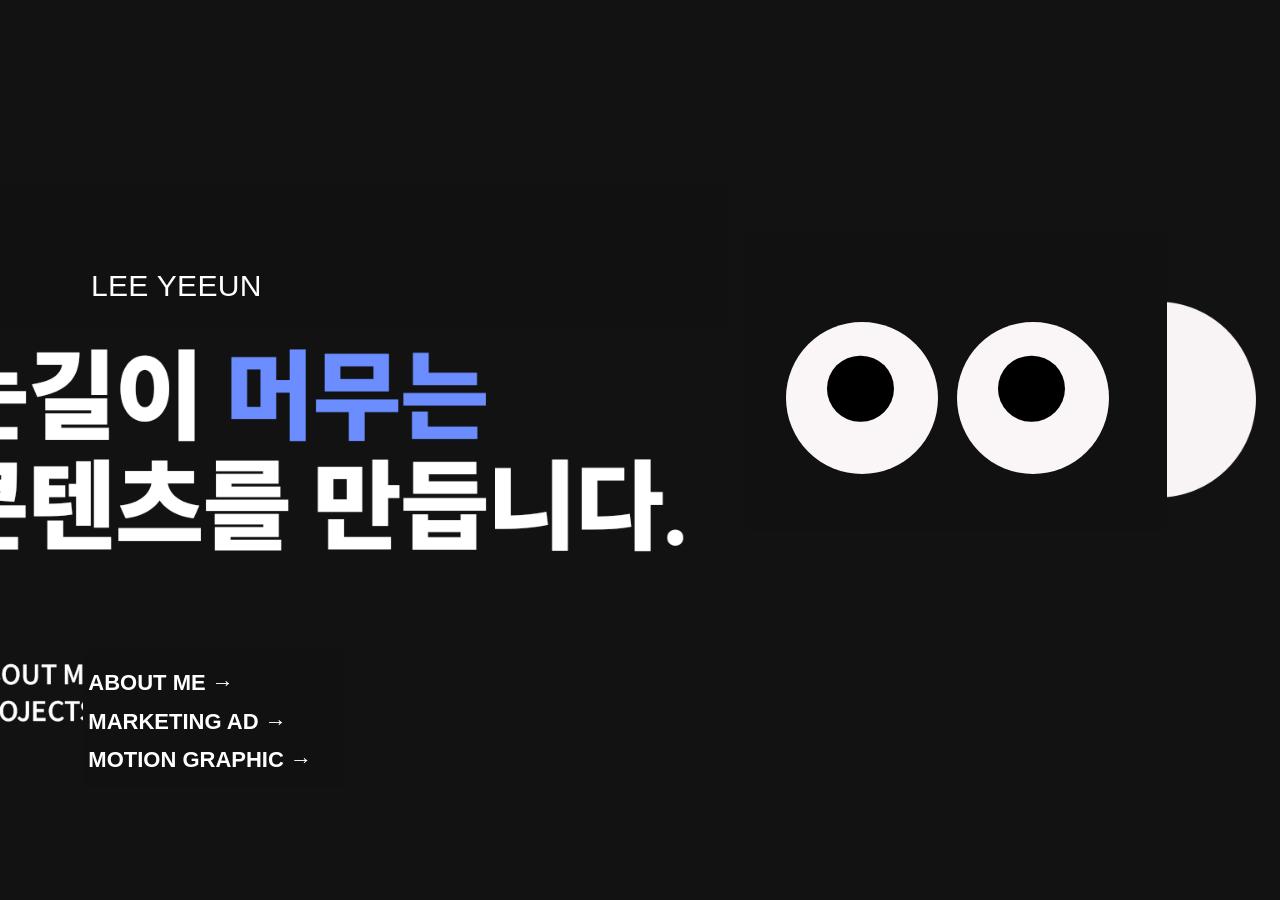
==== commit 7f20cbc6: "Add files via upload" ====
--- a/index.html
+++ b/index.html
@@ -1,4 +1,24 @@
-<!doctype html><html lang="ko"><head><meta charset="utf-8"><meta name="viewport" content="width=device-width,initial-scale=1"><title>LEE YEEUN Portfolio</title><link rel="stylesheet" href="style.css"></head><body><main class="page home-page"><img class="single-img" src="assets/images/cover.png" alt="portfolio cover"><div class="eye-cover"></div><div class="eyes" aria-hidden="true"><div class="eye"><span class="pupil"></span></div><div class="eye"><span class="pupil"></span></div></div><div class="home-menu-cover"></div><a class="menu-link about-link" href="about.html" aria-label="About Me">ABOUT ME →</a><a class="menu-link projects-link" href="project01.html" aria-label="Projects">PROJECTS →</a></main><script>
+<!doctype html>
+<html lang="ko">
+<head>
+  <meta charset="utf-8">
+  <meta name="viewport" content="width=device-width,initial-scale=1">
+  <title>LEE YEEUN Portfolio</title>
+  <link rel="stylesheet" href="style.css">
+</head>
+<body>
+  <main class="page home-page">
+    <img class="single-img" src="assets/images/cover.png" alt="portfolio cover">
+    <div class="home-title-cover"></div>
+    <div class="home-name-new">LEE YEEUN</div>
+    <div class="eye-cover"></div>
+    <div class="eyes" aria-hidden="true"><div class="eye"><span class="pupil"></span></div><div class="eye"><span class="pupil"></span></div></div>
+    <div class="home-menu-cover"></div>
+    <a class="menu-link about-link" href="about.html" aria-label="About Me">ABOUT ME →</a>
+    <a class="menu-link marketing-link" href="marketing-ad.html" aria-label="Marketing Ad">MARKETING AD →</a>
+    <a class="menu-link motion-link" href="project01.html" aria-label="Motion Graphic">MOTION GRAPHIC →</a>
+  </main>
+<script>
 (function(){
   const pupils=[...document.querySelectorAll('.pupil')];
   const moves=[[0,0],[18,-8],[-16,10],[12,16],[-10,-14],[6,0]];
@@ -9,4 +29,6 @@
   }
   tick(); setInterval(tick,950);
 })();
-</script></body></html>
+</script>
+</body>
+</html>
--- a/style.css
+++ b/style.css
@@ -130,3 +130,331 @@
   object-fit:cover;
   object-position:center center;
 }
+
+/* revision: navigation and marketing page */
+.home-page .home-title-cover{
+  position:absolute;
+  left:6.4%;
+  top:23.2%;
+  width:36%;
+  height:10.5%;
+  background:#111;
+  z-index:46;
+}
+.home-page .home-name-new{
+  position:absolute;
+  left:7.1%;
+  top:30.1%;
+  z-index:60;
+  color:#fff;
+  font-size:2.35vw;
+  font-weight:400;
+  line-height:1;
+  letter-spacing:.01em;
+}
+.home-menu-cover{
+  top:72.2%;
+  height:15.2%;
+}
+.home-page .about-link{top:73.55%;}
+.home-page .marketing-link{top:77.85%;}
+.home-page .motion-link{top:82.15%;}
+
+.about-page .about-bottom-cover-right{
+  width:24%;
+  height:10.6%;
+}
+.about-page .marketing-link,
+.about-page .next-link{
+  background:transparent!important;
+  box-shadow:none!important;
+  border:0!important;
+  z-index:70;
+  color:var(--blue);
+  font-weight:800;
+  text-decoration:underline;
+  font-size:.9vw;
+  line-height:1;
+  text-align:right;
+  padding:.25vw;
+}
+.about-page .marketing-link{right:1.45%;bottom:6.25%;width:18%;height:3%;}
+.about-page .next-link{right:1.45%;bottom:3.15%;width:18%;height:3%;}
+.about-page .marketing-link:hover,.about-page .next-link:hover{color:#111;}
+.project-nav{
+  display:flex;
+  justify-content:center;
+  align-items:center;
+  gap:22px;
+}
+.project-nav a{margin:0;}
+
+.marketing-page{
+  min-height:100vh;
+  background:#000;
+  color:#fff;
+  font-family:SUIT,Arial,Helvetica,sans-serif;
+  padding:22px 0 150px;
+}
+.marketing-nav{
+  display:flex;
+  justify-content:center;
+  align-items:center;
+  gap:24px;
+  margin:0 auto;
+  font-size:15px;
+  font-weight:800;
+  letter-spacing:.02em;
+}
+.marketing-nav a{
+  color:var(--blue);
+  text-decoration:underline;
+  text-underline-offset:2px;
+}
+.marketing-nav a:hover{color:#fff;}
+.marketing-title{
+  margin:92px 0 112px;
+  text-align:center;
+  font-size:44pt;
+  line-height:1;
+  font-weight:900;
+  letter-spacing:.01em;
+}
+.marketing-section{
+  width:min(1120px,88vw);
+  margin:0 auto;
+}
+.marketing-section-title{
+  margin:0 0 34px;
+  color:#fff;
+  font-size:27px;
+  font-weight:900;
+  letter-spacing:.01em;
+}
+.shorts-section{margin-top:0;}
+.shorts-item{
+  display:grid;
+  grid-template-columns:420px 1fr;
+  column-gap:130px;
+  align-items:center;
+  margin-bottom:84px;
+}
+.short-thumb{
+  position:relative;
+  display:block;
+  width:420px;
+  background:#090909;
+  overflow:hidden;
+  text-decoration:none;
+}
+.short-thumb img{
+  display:block;
+  width:100%;
+  height:auto;
+}
+.play-overlay{
+  position:absolute;
+  left:50%;
+  top:50%;
+  width:118px;
+  height:118px;
+  transform:translate(-50%,-50%);
+  border-radius:50%;
+  background:rgba(0,0,0,.62);
+  z-index:2;
+}
+.play-overlay::after{
+  content:"";
+  position:absolute;
+  left:47px;
+  top:35px;
+  width:0;
+  height:0;
+  border-top:24px solid transparent;
+  border-bottom:24px solid transparent;
+  border-left:35px solid rgba(255,255,255,.62);
+}
+.short-info{
+  text-align:center;
+  color:#fff;
+}
+.meta-row{
+  display:flex;
+  justify-content:center;
+  gap:92px;
+  margin-bottom:92px;
+}
+.meta-block h3{
+  margin:0 0 12px;
+  font-size:16pt;
+  font-weight:900;
+  line-height:1;
+}
+.meta-block p{
+  margin:0;
+  font-size:10pt;
+  font-weight:200;
+  line-height:1.35;
+}
+.short-info .desc{
+  margin:0;
+  color:rgba(255,255,255,.72);
+  font-size:16px;
+  font-weight:200;
+  line-height:1.48;
+  word-break:keep-all;
+}
+.image-section{
+  margin-top:122px;
+}
+.banner-grid{
+  display:grid;
+  grid-template-columns:repeat(3,1fr);
+  gap:0;
+  width:100%;
+  margin:0 auto 54px;
+}
+.banner-grid img{
+  display:block;
+  width:100%;
+  height:auto;
+}
+.banner-desc{
+  max-width:980px;
+  margin:0 auto;
+  text-align:center;
+  color:rgba(255,255,255,.72);
+  font-size:16px;
+  font-weight:200;
+  line-height:1.55;
+  word-break:keep-all;
+}
+@media(max-width:900px){
+  .home-page .home-name-new{font-size:4vw;}
+  .about-page .marketing-link,.about-page .next-link{font-size:2.4vw;width:34%;}
+  .project-nav{gap:14px;}
+  .marketing-page{padding-top:18px;}
+  .marketing-nav{gap:16px;font-size:12px;}
+  .marketing-title{margin:64px 0 78px;font-size:34px;}
+  .marketing-section{width:90vw;}
+  .marketing-section-title{font-size:22px;}
+  .shorts-item{display:block;margin-bottom:72px;}
+  .short-thumb{width:min(420px,100%);margin:0 auto 42px;}
+  .meta-row{gap:54px;margin-bottom:42px;}
+  .short-info .desc,.banner-desc{font-size:13px;}
+  .image-section{margin-top:80px;}
+  .banner-grid{grid-template-columns:1fr;gap:16px;}
+}
+
+/* final marketing update fixes */
+.home-page .home-title-cover{
+  left:0 !important;
+  top:20.2% !important;
+  width:57% !important;
+  height:16.2% !important;
+  background:#111 !important;
+  z-index:46 !important;
+}
+.home-page .home-name-new{
+  top:30.1% !important;
+  z-index:70 !important;
+}
+.marketing-nav{
+  position:fixed !important;
+  top:18px !important;
+  left:0 !important;
+  width:100% !important;
+  z-index:120 !important;
+  margin:0 !important;
+  padding:0 !important;
+  background:transparent !important;
+}
+.marketing-page{
+  padding-top:22px !important;
+}
+
+
+/* marketing page v4: match project nav + larger description text */
+.marketing-nav{
+  position:fixed !important;
+  top:8px !important;
+  left:0 !important;
+  width:100% !important;
+  z-index:120 !important;
+  display:flex !important;
+  justify-content:center !important;
+  align-items:center !important;
+  gap:22px !important;
+  margin:0 !important;
+  padding:0 !important;
+  background:transparent !important;
+  pointer-events:none !important;
+  font-size:13px !important;
+  font-weight:800 !important;
+  line-height:1 !important;
+  letter-spacing:.02em !important;
+}
+.marketing-nav a{
+  pointer-events:auto !important;
+  color:var(--blue) !important;
+  font-size:13px !important;
+  font-weight:800 !important;
+  line-height:1 !important;
+  letter-spacing:.02em !important;
+  text-decoration:underline !important;
+  text-underline-offset:0 !important;
+  margin:0 !important;
+}
+.marketing-nav a:hover{color:#fff !important;}
+.short-info .desc,
+.banner-desc{
+  font-size:18px !important;
+  line-height:1.62 !important;
+}
+@media(max-width:900px){
+  .marketing-nav{gap:14px !important;font-size:12px !important;}
+  .marketing-nav a{font-size:12px !important;}
+  .short-info .desc,.banner-desc{font-size:14px !important;}
+}
+
+/* marketing page v5: make top nav identical to carrot/death project nav */
+.marketing-page .marketing-nav{
+  position:fixed !important;
+  top:8px !important;
+  left:0 !important;
+  width:100% !important;
+  z-index:120 !important;
+  display:flex !important;
+  justify-content:center !important;
+  align-items:center !important;
+  gap:22px !important;
+  margin:0 !important;
+  padding:0 !important;
+  background:transparent !important;
+  pointer-events:none !important;
+  font-family:Arial,Helvetica,sans-serif !important;
+  font-size:13px !important;
+  font-weight:800 !important;
+  line-height:normal !important;
+  letter-spacing:.02em !important;
+  text-align:center !important;
+}
+.marketing-page .marketing-nav a{
+  pointer-events:auto !important;
+  color:var(--blue) !important;
+  font-family:Arial,Helvetica,sans-serif !important;
+  font-size:13px !important;
+  font-weight:800 !important;
+  line-height:normal !important;
+  letter-spacing:.02em !important;
+  text-decoration:underline !important;
+  text-underline-offset:initial !important;
+  text-decoration-thickness:initial !important;
+  margin:0 !important;
+  padding:0 !important;
+}
+.marketing-page .marketing-nav a:hover{color:#fff !important;}
+@media(max-width:900px){
+  .marketing-page .marketing-nav{gap:14px !important;font-size:12px !important;}
+  .marketing-page .marketing-nav a{font-size:12px !important;}
+}
